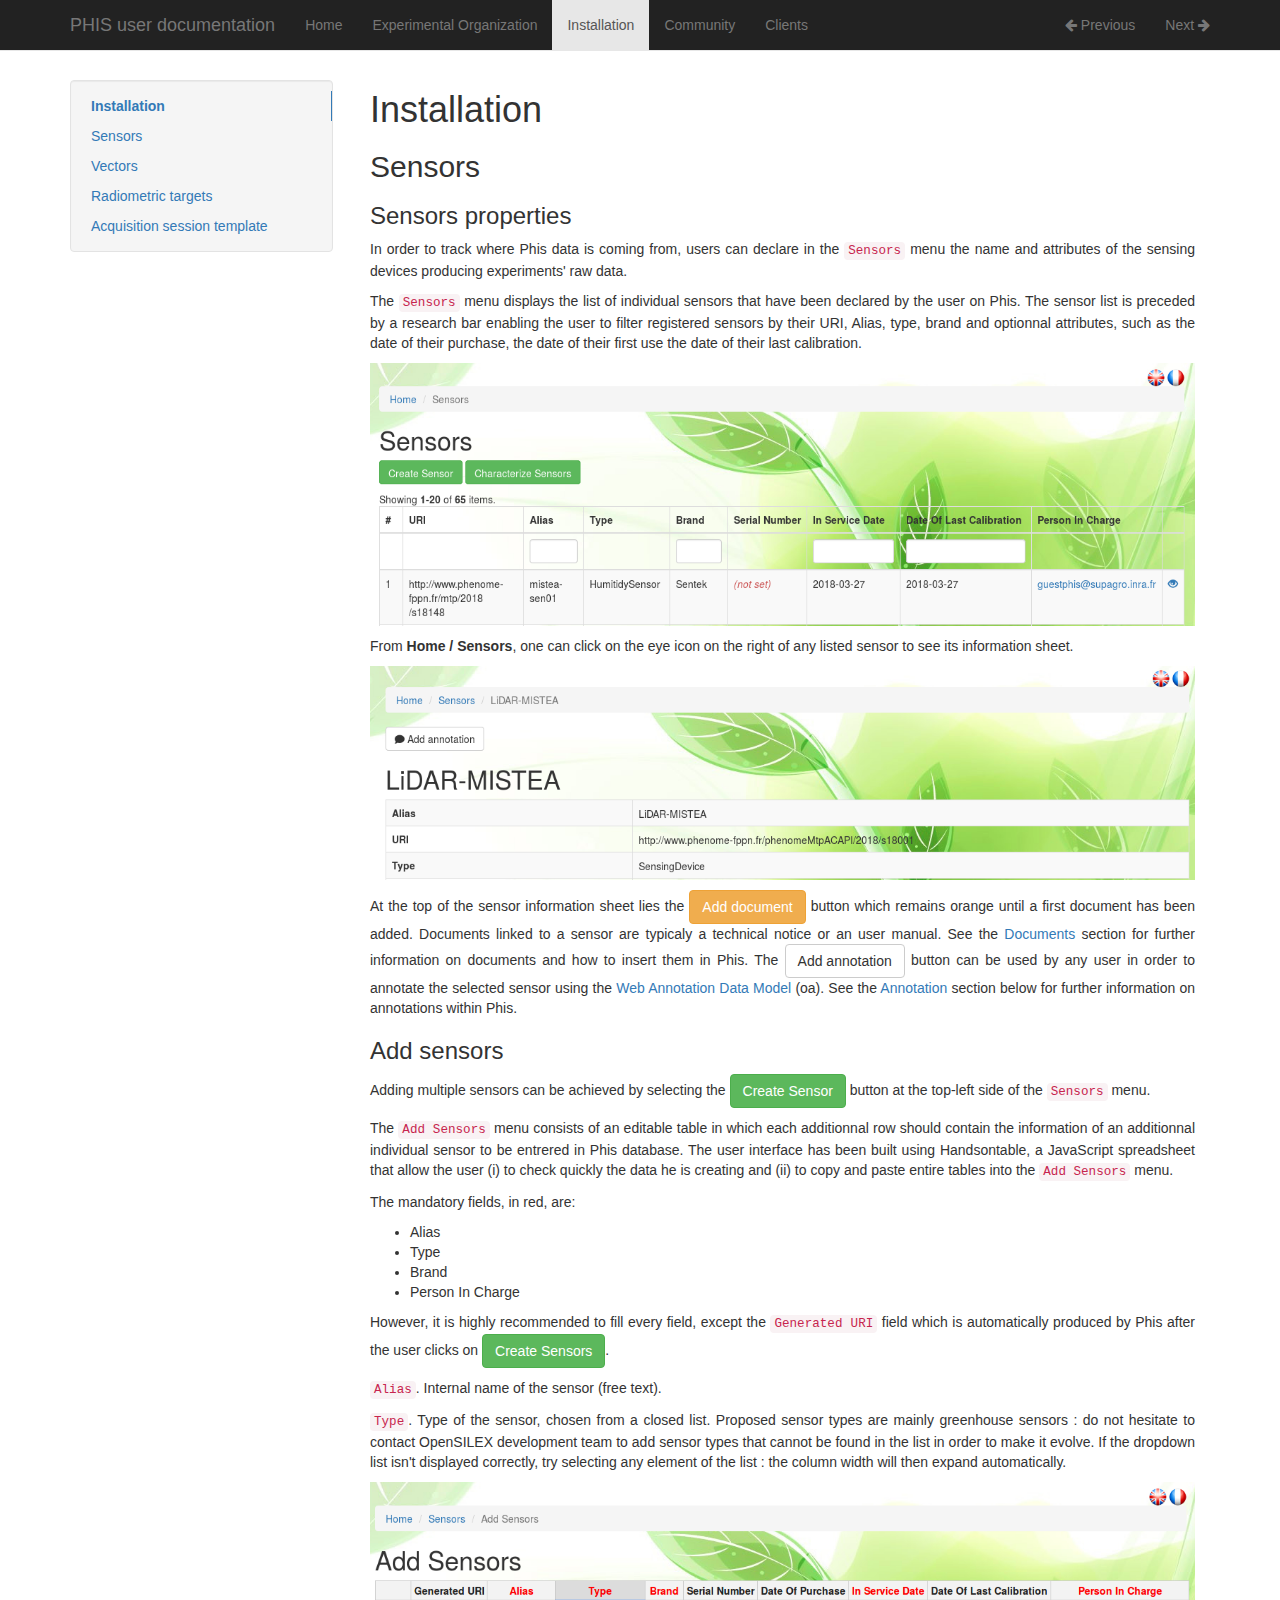
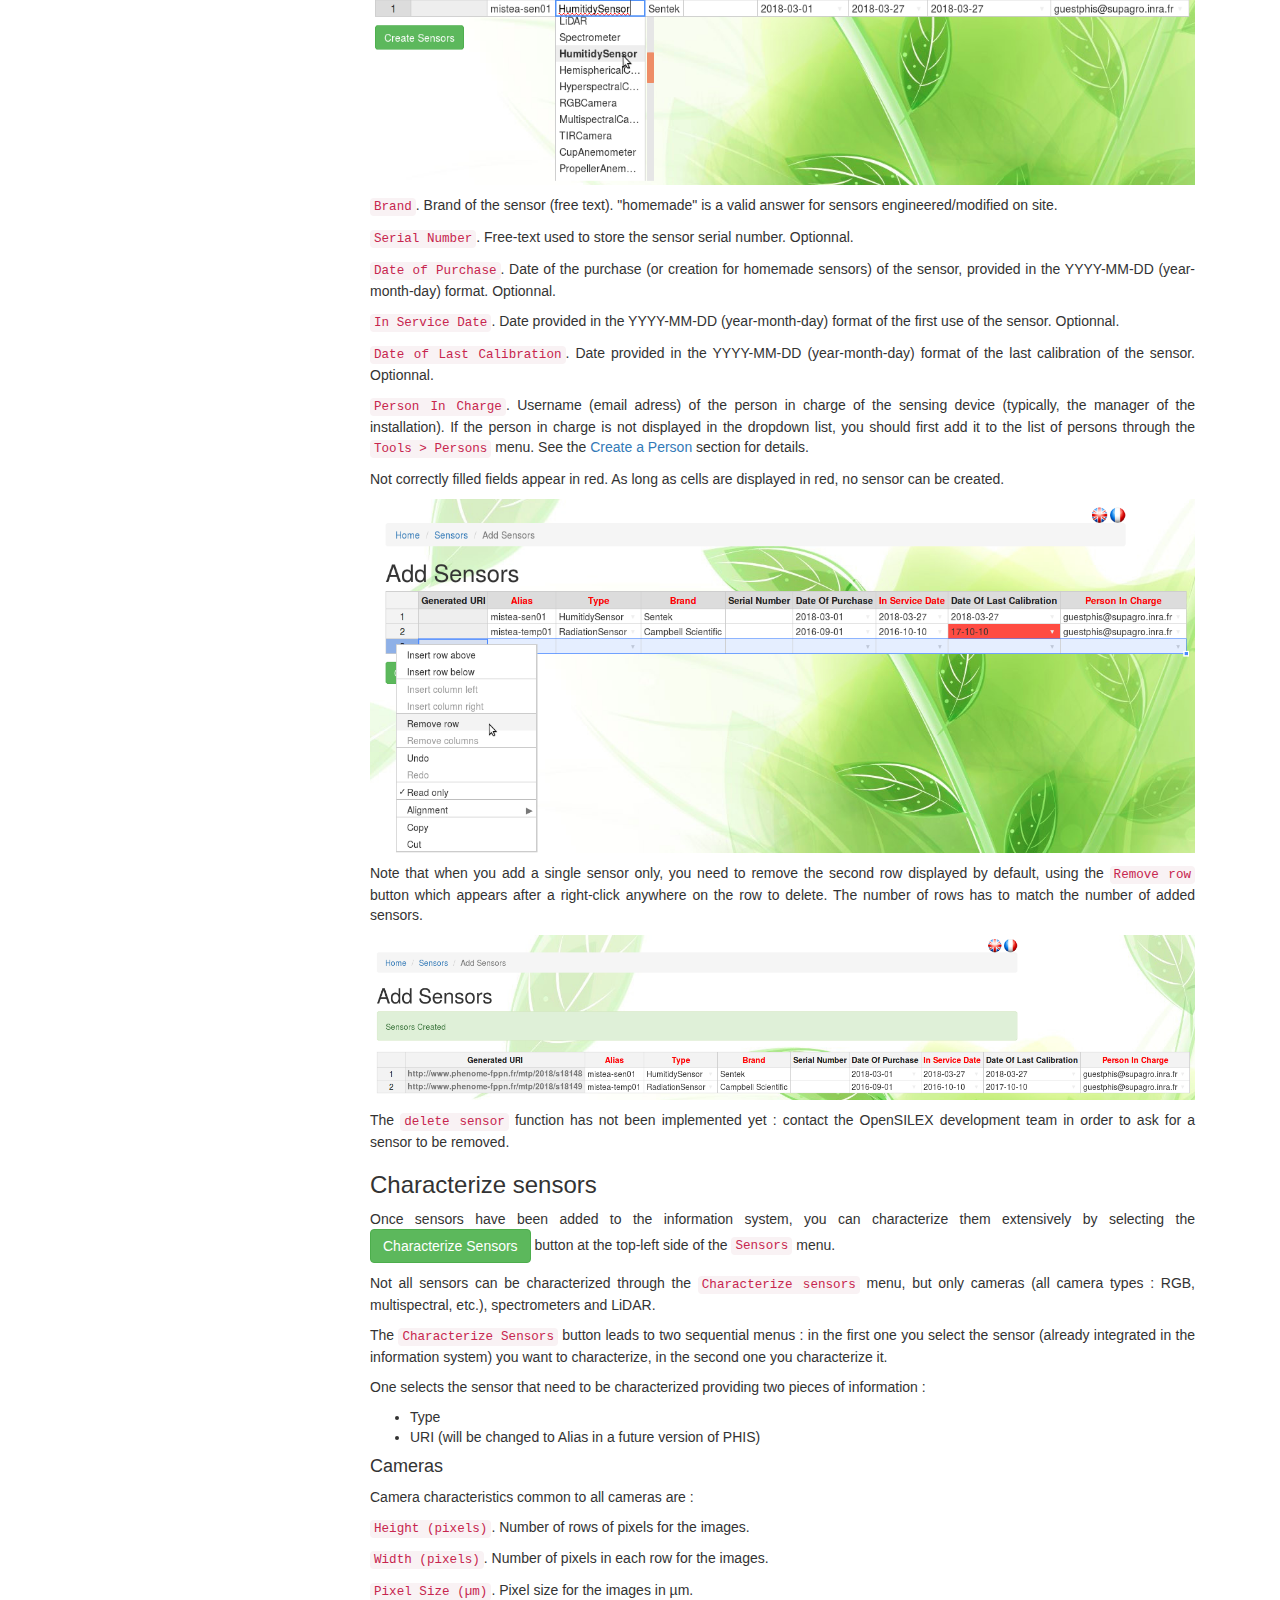
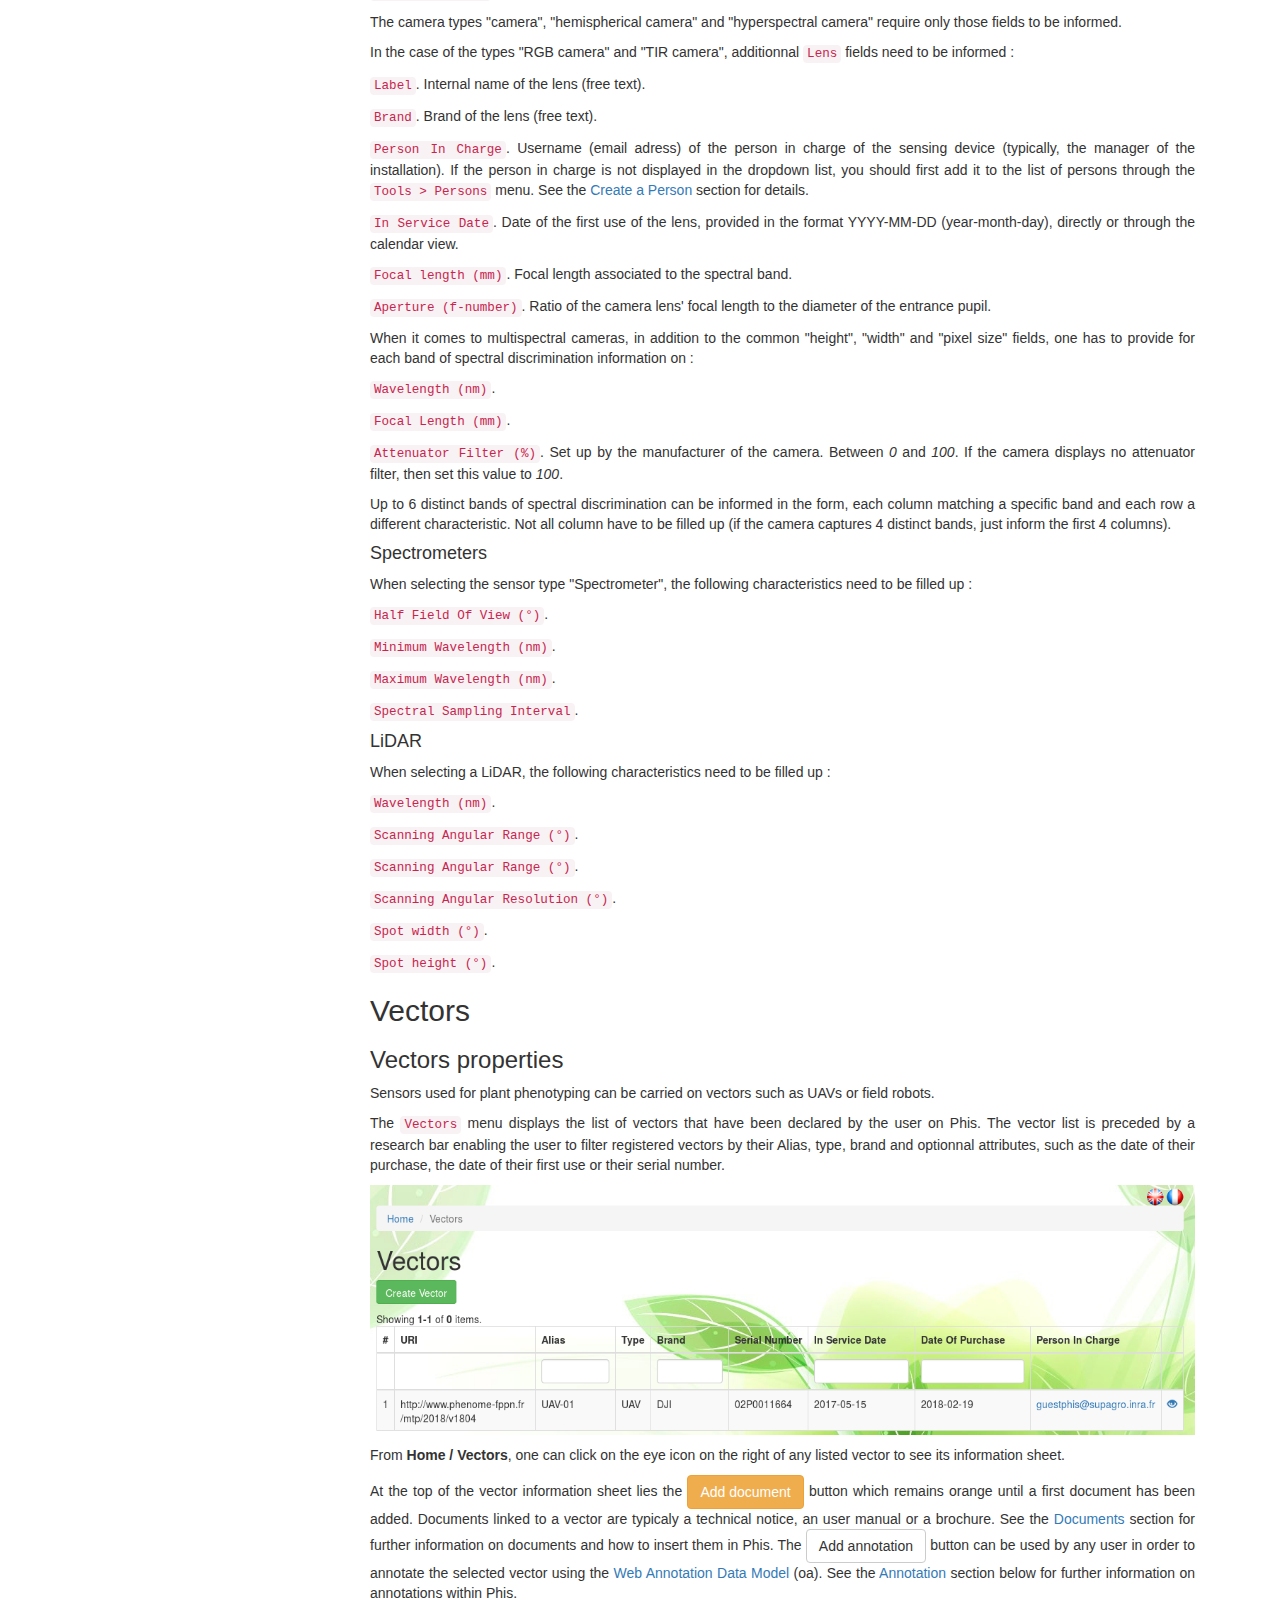
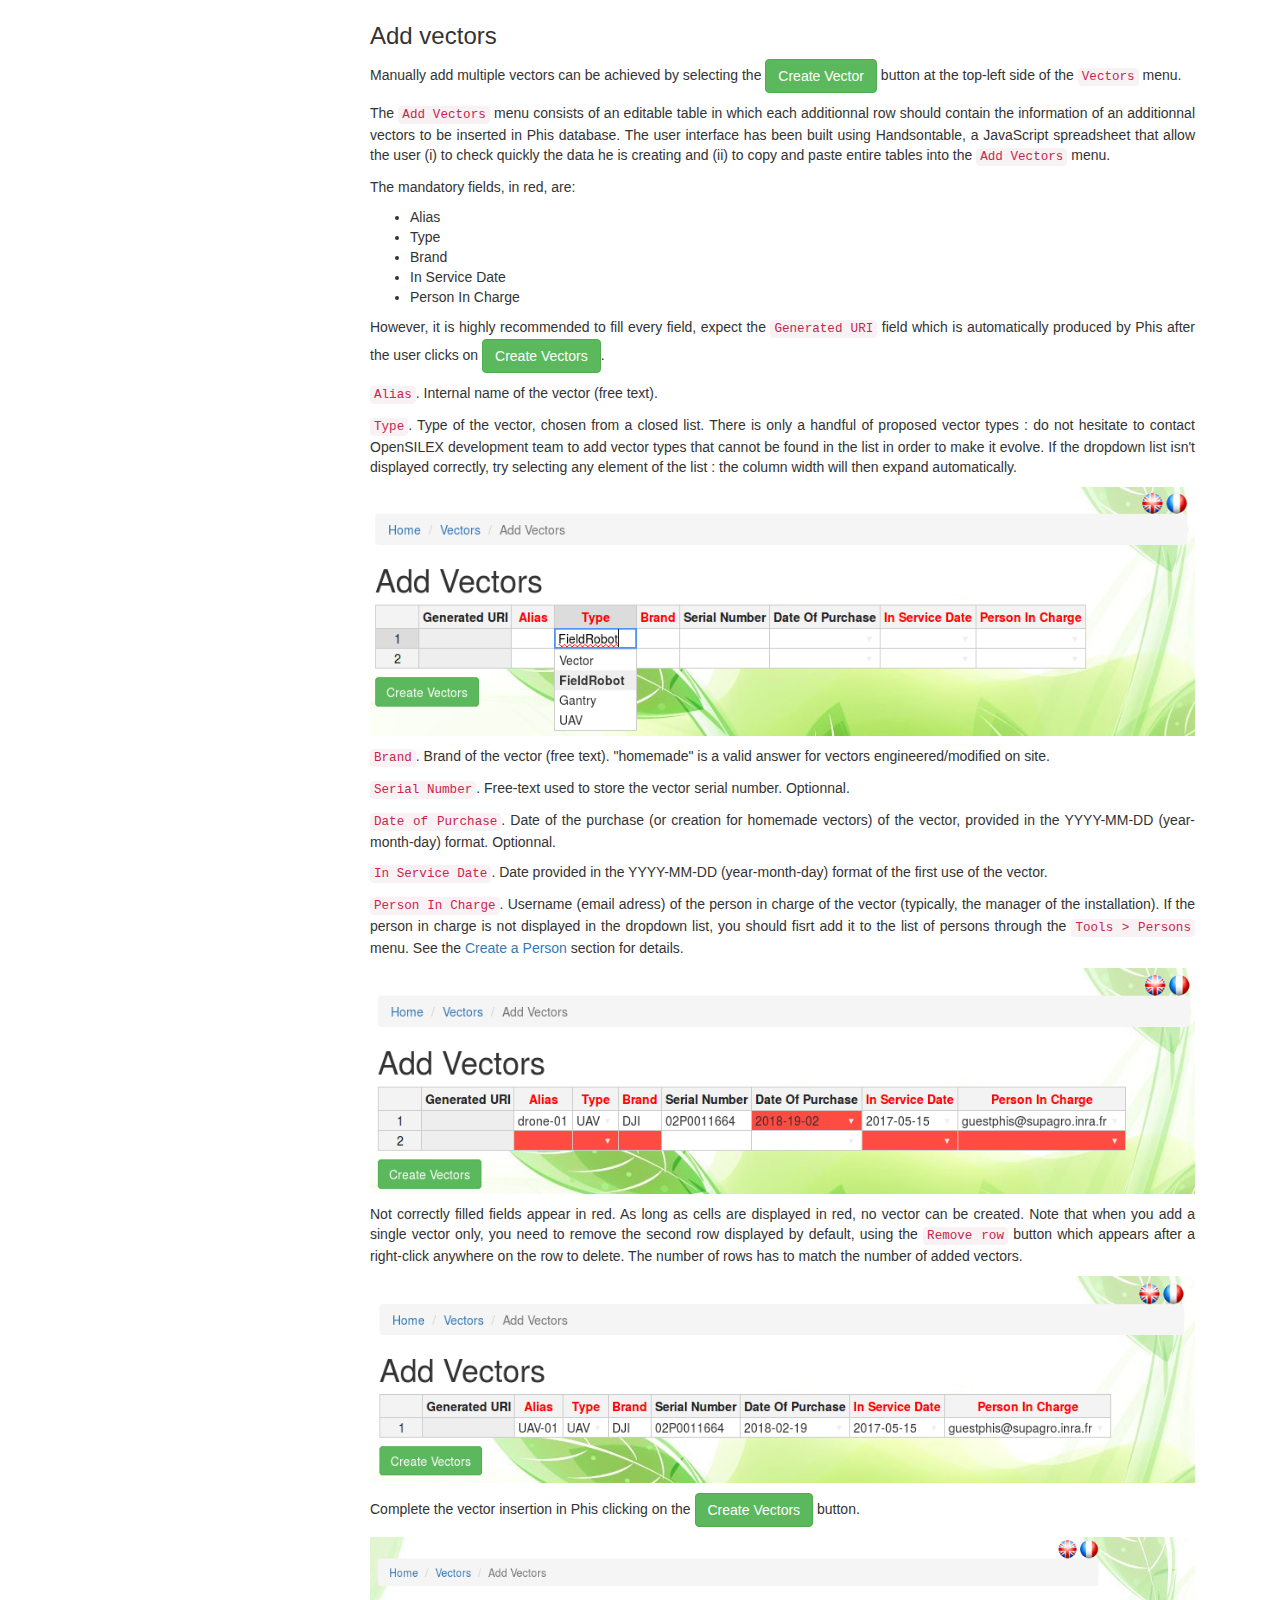
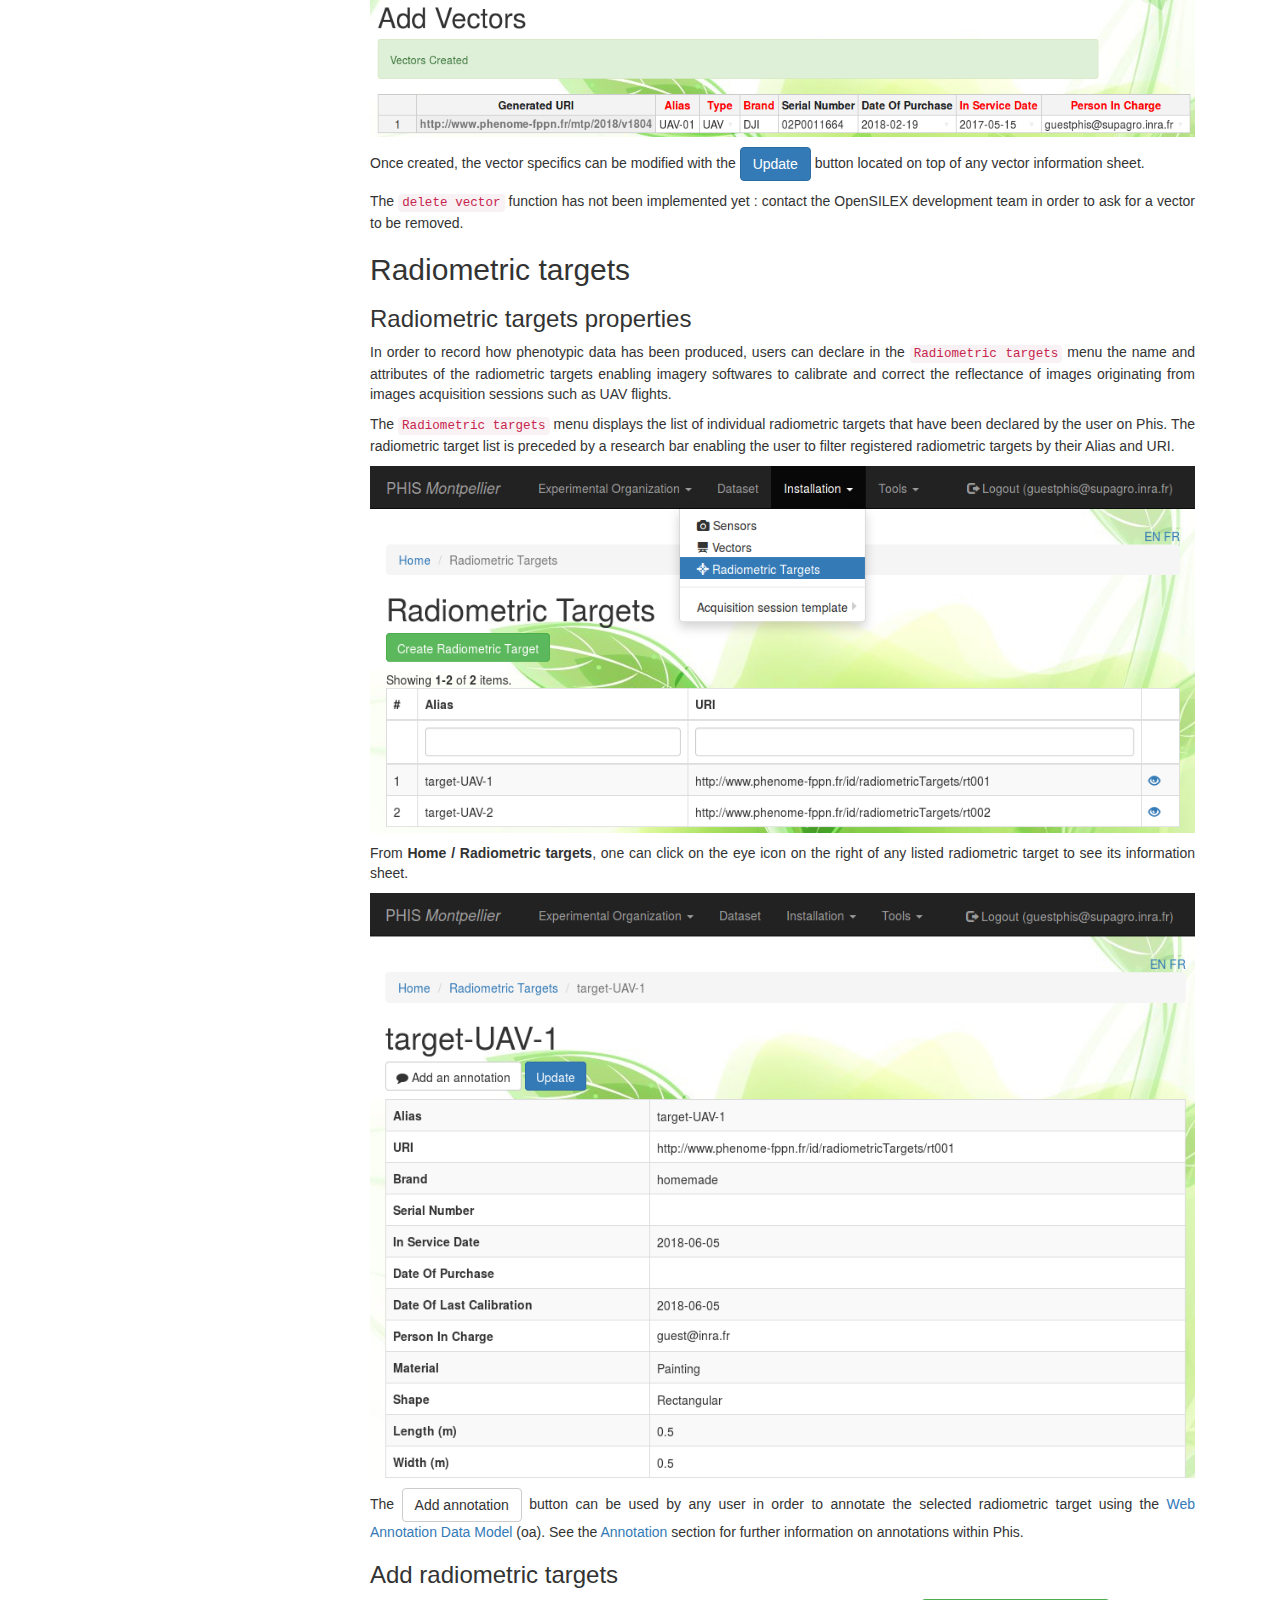
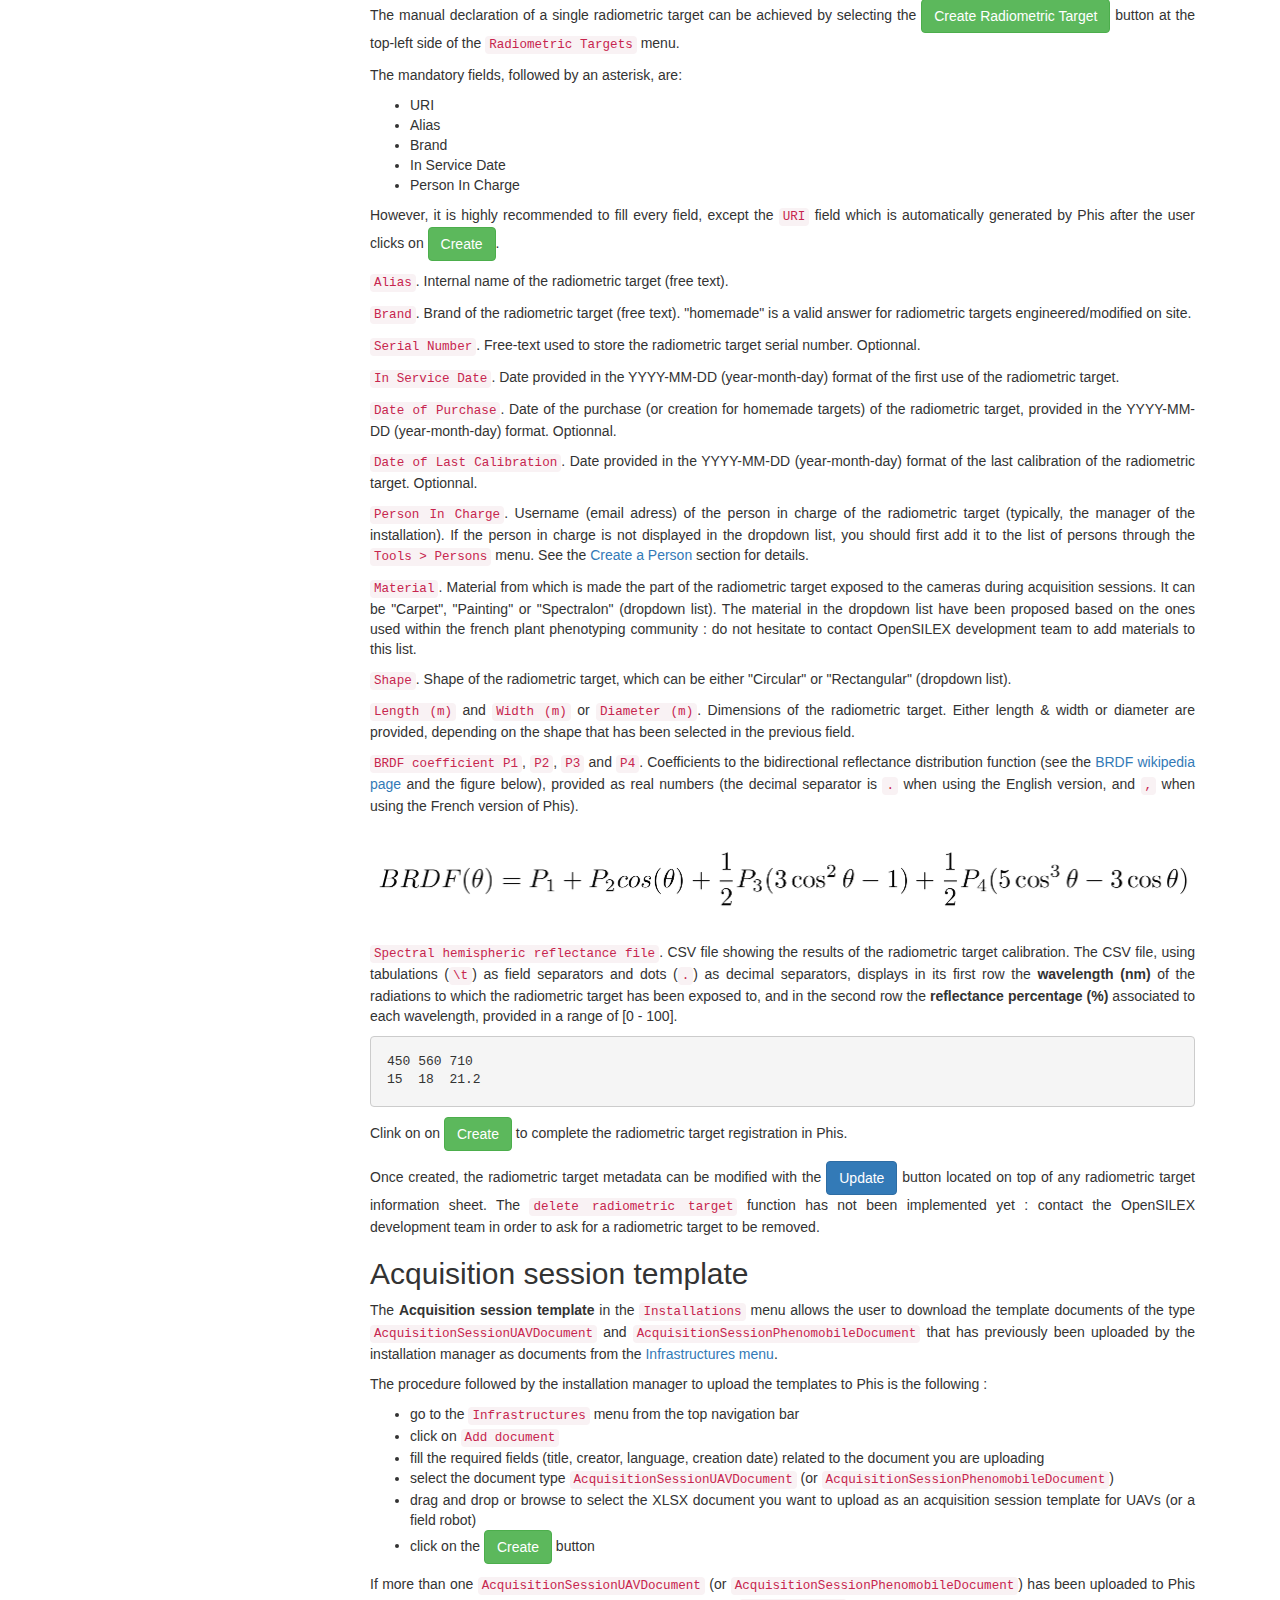
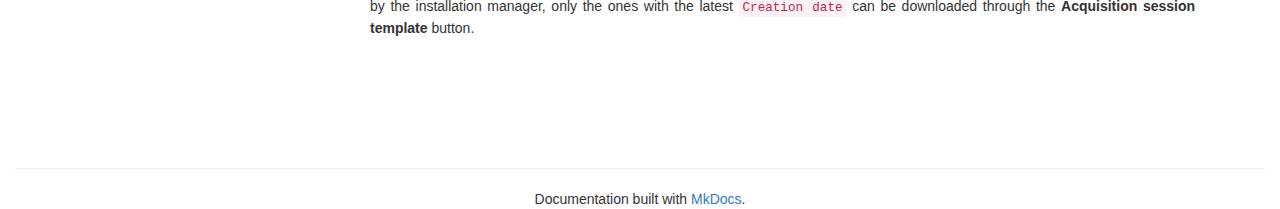
==== installation/index.html @ 8261faa3 "Deployed 9125ca8 with MkDocs version: 0.14.0" ====
<!DOCTYPE html>
<html lang="en">
    <head>
        <meta charset="utf-8">
        <meta http-equiv="X-UA-Compatible" content="IE=edge">
        <meta name="viewport" content="width=device-width, initial-scale=1.0">
        
        
        
        <link rel="shortcut icon" href="../img/favicon.ico">

	<title>Installation - PHIS user documentation</title>

        <link href="../css/bootstrap-3.0.3.min.css" rel="stylesheet">
        <link href="../css/font-awesome-4.0.3.css" rel="stylesheet">
        <link rel="stylesheet" href="../css/highlight.css">
        <link href="../css/base.css" rel="stylesheet">
        <link href="../css/bootstrap.css" rel="stylesheet">
        <link href="../css/site.css" rel="stylesheet">
        <link href="../css/navbar.less" rel="stylesheet">

        <!-- HTML5 shim and Respond.js IE8 support of HTML5 elements and media queries -->
        <!--[if lt IE 9]>
            <script src="https://oss.maxcdn.com/libs/html5shiv/3.7.0/html5shiv.js"></script>
            <script src="https://oss.maxcdn.com/libs/respond.js/1.3.0/respond.min.js"></script>
        <![endif]-->

        
    </head>

    <body>

        <div class="navbar navbar-default navbar-fixed-top" role="navigation">
    <div class="container">

        <!-- Collapsed navigation -->
        <div class="navbar-header">
            <!-- Expander button -->
            <button type="button" class="navbar-toggle" data-toggle="collapse" data-target=".navbar-collapse">
                <span class="sr-only">Toggle navigation</span>
                <span class="icon-bar"></span>
                <span class="icon-bar"></span>
                <span class="icon-bar"></span>
            </button>

            <!-- Main title -->
            <a class="navbar-brand" href="..">PHIS user documentation</a>
        </div>

        <!-- Expanded navigation -->
        <div class="navbar-collapse collapse">
            <!-- Main navigation -->
            <ul class="nav navbar-nav">
            
            
                <li >
                    <a href="..">Home</a>
                </li>
            
            
            
                <li >
                    <a href="../experimental-organization/">Experimental Organization</a>
                </li>
            
            
            
                <li class="active">
                    <a href="./">Installation</a>
                </li>
            
            
            
                <li >
                    <a href="../community/">Community</a>
                </li>
            
            
            
                <li >
                    <a href="../ws-clients/">Clients</a>
                </li>
            
            
            </ul>

            <!-- Search, Navigation and Repo links -->
            <ul class="nav navbar-nav navbar-right">
                <li >
                    <a rel="next" href="../experimental-organization/">
                        <i class="fa fa-arrow-left"></i> Previous
                    </a>
                </li>
                <li >
                    <a rel="prev" href="../community/">
                        Next <i class="fa fa-arrow-right"></i>
                    </a>
                </li>
                
            </ul>
        </div>
    </div>
</div>

        <div class="container">
            <div class="col-md-3"><div class="bs-sidebar hidden-print affix well" role="complementary">
    <ul class="nav bs-sidenav">
    
        <li class="main active"><a href="#installation">Installation</a></li>
        
            <li><a href="#sensors">Sensors</a></li>
        
            <li><a href="#vectors">Vectors</a></li>
        
            <li><a href="#radiometric-targets">Radiometric targets</a></li>
        
            <li><a href="#acquisition-session-template">Acquisition session template</a></li>
        
    
    </ul>
</div></div>
            <div class="col-md-9" role="main">

<h1 id="installation">Installation</h1>
<h2 id="sensors">Sensors</h2>
<h3 id="sensors-properties">Sensors properties</h3>
<p>In order to track where Phis data is coming from, users can declare in the <code>Sensors</code> menu the name and attributes of the sensing devices producing experiments' raw data.</p>
<p>The <code>Sensors</code> menu displays the list of individual sensors that have been declared by the user on Phis.
The sensor list is preceded by a research bar enabling the user to filter registered sensors by their URI, Alias, type, brand and optionnal attributes, such as the date of their purchase, the date of their first use the date of their last calibration.</p>
<p><img alt="sensor-menu" src="../img/sensor-list.png" /></p>
<p>From <strong>Home / Sensors</strong>, one can click on the eye icon on the right of any listed sensor to see its information sheet.</p>
<p><img alt="sensor-information" src="../img/sensor-information.png" /></p>
<p>At the top of the sensor information sheet lies the <span class="btn btn-warning">Add document</span> button which remains orange until a first document has been added.
Documents linked to a sensor are typicaly a technical notice or an user manual.
See the <a href="../../phis-docs-community/experimental-organization/#documents">Documents</a> section for further information on documents and how to insert them in Phis.
The <span class="btn btn-default">Add annotation</span> button can be used by any user in order to annotate the selected sensor using the <a href="https://www.w3.org/TR/annotation-model/">Web Annotation Data Model</a> (oa).
See the <a href="../../phis-docs-community/experimental-organization/#annotation">Annotation</a> section below for further information on annotations within Phis.</p>
<h3 id="add-sensors">Add sensors</h3>
<p>Adding multiple sensors can be achieved by selecting the <span class="btn btn-success">Create Sensor</span> button at the top-left side of the <code>Sensors</code> menu.</p>
<p>The <code>Add Sensors</code> menu consists of an editable table in which each additionnal row should contain the information of an additionnal individual sensor to be entrered in Phis database.
The user interface has been built using Handsontable, a JavaScript spreadsheet that allow the user (i) to check quickly the data he is creating and (ii) to copy and paste entire tables into the <code>Add Sensors</code> menu.</p>
<p>The mandatory fields, in red, are:</p>
<ul>
<li>Alias</li>
<li>Type</li>
<li>Brand</li>
<li>Person In Charge</li>
</ul>
<p>However, it is highly recommended to fill every field, except the <code>Generated URI</code> field which is automatically produced by Phis after the user clicks on <span class="btn btn-success">Create Sensors</span>.</p>
<p><code>Alias</code>. Internal name of the sensor (free text).</p>
<p><code>Type</code>. Type of the sensor, chosen from a closed list.
Proposed sensor types are mainly greenhouse sensors : do not hesitate to contact OpenSILEX development team to add sensor types that cannot be found in the list in order to make it evolve.
If the dropdown list isn't displayed correctly, try selecting any element of the list : the column width will then expand automatically.</p>
<p><img alt="sensor-type" src="../img/sensor-type.png" /></p>
<p><code>Brand</code>. Brand of the sensor (free text).
"homemade" is a valid answer for sensors engineered/modified on site.</p>
<p><code>Serial Number</code>. Free-text used to store the sensor serial number. Optionnal.</p>
<p><code>Date of Purchase</code>. Date of the purchase (or creation for homemade sensors) of the sensor, provided in the YYYY-MM-DD (year-month-day) format. Optionnal.</p>
<p><code>In Service Date</code>. Date provided in the YYYY-MM-DD (year-month-day) format of the first use of the sensor. Optionnal.</p>
<p><code>Date of Last Calibration</code>. Date provided in the YYYY-MM-DD (year-month-day) format of the last calibration of the sensor. Optionnal.</p>
<p><code>Person In Charge</code>. Username (email adress) of the person in charge of the sensing device (typically, the manager of the installation).
If the person in charge is not displayed in the dropdown list, you should first add it to the list of persons through the <code>Tools &gt; Persons</code> menu. See the <a href="../../phis-docs-community/community/#create-a-person">Create a Person</a> section for details.</p>
<p>Not correctly filled fields appear in red.
As long as cells are displayed in red, no sensor can be created.</p>
<p><img alt="add-sensor" src="../img/add-sensor.png" /></p>
<p>Note that when you add a single sensor only, you need to remove the second row displayed by default, using the <code>Remove row</code> button which appears after a right-click anywhere on the row to delete.
The number of rows has to match the number of added sensors.</p>
<p><img alt="add-sensor-success" src="../img/added-sensor.png" /></p>
<p>The <code>delete sensor</code> function has not been implemented yet : contact the OpenSILEX development team in order to ask for a sensor to be removed.</p>
<h3 id="characterize-sensors">Characterize sensors</h3>
<p>Once sensors have been added to the information system, you can characterize them extensively by selecting the <span class="btn btn-success">Characterize Sensors</span> button at the top-left side of the <code>Sensors</code> menu.</p>
<p>Not all sensors can be characterized through the <code>Characterize sensors</code> menu, but only cameras (all camera types : RGB, multispectral, etc.), spectrometers and LiDAR.</p>
<p>The <code>Characterize Sensors</code> button leads to two sequential menus : in the first one you select the sensor (already integrated in the information system) you want to characterize, in the second one you characterize it.</p>
<p>One selects the sensor that need to be characterized providing two pieces of information :</p>
<ul>
<li>Type</li>
<li>URI (will be changed to Alias in a future version of PHIS)</li>
</ul>
<h4 id="cameras">Cameras</h4>
<p>Camera characteristics common to all cameras are :</p>
<p><code>Height (pixels)</code>. Number of rows of pixels for the images.</p>
<p><code>Width (pixels)</code>. Number of pixels in each row for the images.</p>
<p><code>Pixel Size (µm)</code>. Pixel size for the images in µm.</p>
<p>The camera types "camera", "hemispherical camera" and "hyperspectral camera" require only those fields to be informed.</p>
<p>In the case of the types "RGB camera" and "TIR camera", additionnal <code>Lens</code> fields need to be informed :</p>
<p><code>Label</code>. Internal name of the lens (free text).</p>
<p><code>Brand</code>. Brand of the lens (free text).</p>
<p><code>Person In Charge</code>. Username (email adress) of the person in charge of the sensing device (typically, the manager of the installation).
If the person in charge is not displayed in the dropdown list, you should first add it to the list of persons through the <code>Tools &gt; Persons</code> menu. See the <a href="../../phis-docs-community/community/#create-a-person">Create a Person</a> section for details.</p>
<p><code>In Service Date</code>. Date of the first use of the lens, provided in the format YYYY-MM-DD (year-month-day), directly or through the calendar view.</p>
<p><code>Focal length (mm)</code>. Focal length associated to the spectral band.</p>
<p><code>Aperture (f-number)</code>. Ratio of the camera lens' focal length to the diameter of the entrance pupil.</p>
<p>When it comes to multispectral cameras, in addition to the common "height", "width" and "pixel size" fields, one has to provide for each band of spectral discrimination information on :</p>
<p><code>Wavelength (nm)</code>.</p>
<p><code>Focal Length (mm)</code>.</p>
<p><code>Attenuator Filter (%)</code>. Set up by the manufacturer of the camera. Between <em>0</em> and <em>100</em>. If the camera displays no attenuator filter, then set this value to <em>100</em>.</p>
<p>Up to 6 distinct bands of spectral discrimination can be informed in the form, each column matching a specific band and each row a different characteristic.
Not all column have to be filled up (if the camera captures 4 distinct bands, just inform the first 4 columns).</p>
<h4 id="spectrometers">Spectrometers</h4>
<p>When selecting the sensor type "Spectrometer", the following characteristics need to be filled up :</p>
<p><code>Half Field Of View (°)</code>.</p>
<p><code>Minimum Wavelength (nm)</code>.</p>
<p><code>Maximum Wavelength (nm)</code>.</p>
<p><code>Spectral Sampling Interval</code>.</p>
<h4 id="lidar">LiDAR</h4>
<p>When selecting a LiDAR, the following characteristics need to be filled up :</p>
<p><code>Wavelength (nm)</code>.</p>
<p><code>Scanning Angular Range (°)</code>.</p>
<p><code>Scanning Angular Range (°)</code>.</p>
<p><code>Scanning Angular Resolution (°)</code>.</p>
<p><code>Spot width (°)</code>.</p>
<p><code>Spot height (°)</code>.</p>
<h2 id="vectors">Vectors</h2>
<h3 id="vectors-properties">Vectors properties</h3>
<p>Sensors used for plant phenotyping can be carried on vectors such as UAVs or field robots.</p>
<p>The <code>Vectors</code> menu displays the list of vectors that have been declared by the user on Phis.
The vector list is preceded by a research bar enabling the user to filter registered vectors by their Alias, type, brand and optionnal attributes, such as the date of their purchase, the date of their first use or their serial number.</p>
<p><img alt="vector-menu" src="../img/vector-list.png" /></p>
<p>From <strong>Home / Vectors</strong>, one can click on the eye icon on the right of any listed vector to see its information sheet.</p>
<!---
![vector-information](img/vector-information.png)
--->

<p>At the top of the vector information sheet lies the <span class="btn btn-warning">Add document</span> button which remains orange until a first document has been added.
Documents linked  to a vector are typicaly a technical notice, an user manual or a brochure.
See the <a href="../../phis-docs-community/experimental-organization/#documents">Documents</a> section for further information on documents and how to insert them in Phis.
The <span class="btn btn-default">Add annotation</span> button can be used by any user in order to annotate the selected vector using the <a href="https://www.w3.org/TR/annotation-model/">Web Annotation Data Model</a> (oa).
See the <a href="../../phis-docs-community/experimental-organization/#annotation">Annotation</a> section below for further information on annotations within Phis.</p>
<h3 id="add-vectors">Add vectors</h3>
<p>Manually add multiple vectors can be achieved by selecting the <span class="btn btn-success">Create Vector</span> button at the top-left side of the <code>Vectors</code> menu.</p>
<p>The <code>Add Vectors</code> menu consists of an editable table in which each additionnal row should contain the information of an additionnal vectors to be inserted in Phis database.
The user interface has been built using Handsontable, a JavaScript spreadsheet that allow the user (i) to check quickly the data he is creating and (ii) to copy and paste entire tables into the <code>Add Vectors</code> menu.</p>
<p>The mandatory fields, in red, are:</p>
<ul>
<li>Alias</li>
<li>Type</li>
<li>Brand</li>
<li>In Service Date</li>
<li>Person In Charge</li>
</ul>
<p>However, it is highly recommended to fill every field, expect the <code>Generated URI</code> field which is automatically produced by Phis after the user clicks on <span class="btn btn-success">Create Vectors</span>.</p>
<p><code>Alias</code>. Internal name of the vector (free text).</p>
<p><code>Type</code>. Type of the vector, chosen from a closed list.
There is only a handful of proposed vector types : do not hesitate to contact OpenSILEX development team to add vector types that cannot be found in the list in order to make it evolve.
If the dropdown list isn't displayed correctly, try selecting any element of the list : the column width will then expand automatically.</p>
<p><img alt="vector-type" src="../img/vector-type.png" /></p>
<p><code>Brand</code>. Brand of the vector (free text).
"homemade" is a valid answer for vectors engineered/modified on site.</p>
<p><code>Serial Number</code>. Free-text used to store the vector serial number. Optionnal.</p>
<p><code>Date of Purchase</code>. Date of the purchase (or creation for homemade vectors) of the vector, provided in the YYYY-MM-DD (year-month-day) format. Optionnal.</p>
<p><code>In Service Date</code>. Date provided in the YYYY-MM-DD (year-month-day) format of the first use of the vector.</p>
<p><code>Person In Charge</code>. Username (email adress) of the person in charge of the vector (typically, the manager of the installation).
If the person in charge is not displayed in the dropdown list, you should fisrt add it to the list of persons through the <code>Tools &gt; Persons</code> menu. See the <a href="../../phis-docs-community/community/#create-a-person">Create a Person</a> section for details.</p>
<p><img alt="add-vector" src="../img/add-vector-red.png" /></p>
<p>Not correctly filled fields appear in red.
As long as cells are displayed in red, no vector can be created.
Note that when you add a single vector only, you need to remove the second row displayed by default, using the <code>Remove row</code> button which appears after a right-click anywhere on the row to delete.
The number of rows has to match the number of added vectors.</p>
<p><img alt="add-vector" src="../img/add-vector.png" /></p>
<p>Complete the vector insertion in Phis clicking on the <span class="btn btn-success">Create Vectors</span> button.</p>
<p><img alt="add-vector-success" src="../img/added-vector.png" /></p>
<p>Once created, the vector specifics can be modified with the <span class="btn btn-primary">Update</span> button located on top of any vector information sheet.</p>
<p>The <code>delete vector</code> function has not been implemented yet : contact the OpenSILEX development team in order to ask for a vector to be removed.</p>
<h2 id="radiometric-targets">Radiometric targets</h2>
<h3 id="radiometric-targets-properties">Radiometric targets properties</h3>
<p>In order to record how phenotypic data has been produced, users can declare in the <code>Radiometric targets</code> menu the name and attributes of the radiometric targets enabling imagery softwares to calibrate and correct the reflectance of images originating from images acquisition sessions such as UAV flights.</p>
<p>The <code>Radiometric targets</code> menu displays the list of individual radiometric targets that have been declared by the user on Phis.
The radiometric target list is preceded by a research bar enabling the user to filter registered radiometric targets by their Alias and URI.</p>
<p><img alt="radiometric-targets-menu" src="../img/radiometric-targets-list.png" /></p>
<p>From <strong>Home / Radiometric targets</strong>, one can click on the eye icon on the right of any listed radiometric target to see its information sheet.</p>
<p><img alt="radiometric-targets-information" src="../img/radiometric-targets-information.png" /></p>
<!---
At the top of the radiometric target information sheet lies the <span class="btn btn-warning">Add document</span> button which remains orange until a first document has been added.
It is mandatory for radiometric targets to be linked to at least one document, a spectral hemispheric directional reflectance file.
See the [Documents](../phis-docs-community/experimental-organization/#documents) section below for further information on documents and how to insert them in Phis.
--->

<p>The <span class="btn btn-default">Add annotation</span> button can be used by any user in order to annotate the selected radiometric target using the <a href="https://www.w3.org/TR/annotation-model/">Web Annotation Data Model</a> (oa).
See the <a href="../../phis-docs-community/experimental-organization/#annotation">Annotation</a> section for further information on annotations within Phis.</p>
<h3 id="add-radiometric-targets">Add radiometric targets</h3>
<p>The manual declaration of a single radiometric target can be achieved by selecting the <span class="btn btn-success">Create Radiometric Target</span> button at the top-left side of the <code>Radiometric Targets</code> menu.</p>
<p>The mandatory fields, followed by an asterisk, are:</p>
<ul>
<li>URI</li>
<li>Alias</li>
<li>Brand</li>
<li>In Service Date</li>
<li>Person In Charge</li>
</ul>
<p>However, it is highly recommended to fill every field, except the <code>URI</code> field which is automatically generated by Phis after the user clicks on <span class="btn btn-success">Create</span>.</p>
<p><code>Alias</code>. Internal name of the radiometric target (free text).</p>
<p><code>Brand</code>. Brand of the radiometric target (free text).
"homemade" is a valid answer for radiometric targets engineered/modified on site.</p>
<p><code>Serial Number</code>. Free-text used to store the radiometric target serial number. Optionnal.</p>
<p><code>In Service Date</code>. Date provided in the YYYY-MM-DD (year-month-day) format of the first use of the radiometric target.</p>
<p><code>Date of Purchase</code>. Date of the purchase (or creation for homemade targets) of the radiometric target, provided in the YYYY-MM-DD (year-month-day) format. Optionnal.</p>
<p><code>Date of Last Calibration</code>. Date provided in the YYYY-MM-DD (year-month-day) format of the last calibration of the radiometric target. Optionnal.</p>
<p><code>Person In Charge</code>. Username (email adress) of the person in charge of the radiometric target (typically, the manager of the installation).
If the person in charge is not displayed in the dropdown list, you should first add it to the list of persons through the <code>Tools &gt; Persons</code> menu. See the <a href="../../phis-docs-community/community/#create-a-person">Create a Person</a> section for details.</p>
<p><code>Material</code>. Material from which is made the part of the radiometric target exposed to the cameras during acquisition sessions. It can be "Carpet", "Painting" or "Spectralon" (dropdown list).
The material in the dropdown list have been proposed based on the ones used within the french plant phenotyping community : do not hesitate to contact OpenSILEX development team to add materials to this list.</p>
<p><code>Shape</code>. Shape of the radiometric target, which can be either "Circular" or "Rectangular" (dropdown list).</p>
<p><code>Length (m)</code> and <code>Width (m)</code> or <code>Diameter (m)</code>. Dimensions of the radiometric target. Either length &amp; width or diameter are provided, depending on the shape that has been selected in the previous field.</p>
<p><code>BRDF coefficient P1</code>, <code>P2</code>, <code>P3</code> and <code>P4</code>. Coefficients to the bidirectional reflectance distribution function (see the <a href="https://en.wikipedia.org/wiki/Bidirectional_reflectance_distribution_function">BRDF wikipedia page</a> and the figure below), provided as real numbers (the decimal separator is <code>.</code> when using the English version, and <code>,</code> when using the French version of Phis).</p>
<!---
$$
BRDF(\theta)=P_1+P_2cos(\theta)+\frac{1}{2}P_3(3\cos^2\theta-1)+\frac{1}{2}P_4(5\cos^3\theta-3\cos\theta)
$$
--->

<p><img alt="BRDF-equation" src="../img/BRDF-equation.png" /></p>
<p><code>Spectral hemispheric reflectance file</code>. CSV file showing the results of the radiometric target calibration.
The CSV file, using tabulations (<code>\t</code>) as field separators and dots (<code>.</code>) as decimal separators, displays in its first row the <strong>wavelength (nm)</strong> of the radiations to which the radiometric target has been exposed to, and in the second row the <strong>reflectance percentage (%)</strong> associated to each wavelength, provided in a range of [0 - 100].</p>
<pre><code>450 560 710
15  18  21.2
</code></pre>

<p>Clink on on <span class="btn btn-success">Create</span> to complete the radiometric target registration in Phis.</p>
<p>Once created, the radiometric target metadata can be modified with the <span class="btn btn-primary">Update</span> button located on top of any radiometric target information sheet.
The <code>delete radiometric target</code> function has not been implemented yet : contact the OpenSILEX development team in order to ask for a radiometric target to be removed.</p>
<h2 id="acquisition-session-template">Acquisition session template</h2>
<p>The <strong>Acquisition session template</strong> in the <code>Installations</code> menu allows the user to download the template documents of the type <code>AcquisitionSessionUAVDocument</code> and <code>AcquisitionSessionPhenomobileDocument</code> that has previously been uploaded by the installation manager as documents from the <a href="../../phis-docs-community/experimental-organization/#infrastructures">Infrastructures menu</a>.</p>
<p>The procedure followed by the installation manager to upload the templates to Phis is the following :</p>
<ul>
<li>go to the <code>Infrastructures</code> menu from the top navigation bar</li>
<li>click on <code>Add document</code></li>
<li>fill the required fields (title, creator, language, creation date) related to the document you are uploading</li>
<li>select the document type <code>AcquisitionSessionUAVDocument</code> (or <code>AcquisitionSessionPhenomobileDocument</code>)</li>
<li>drag and drop or browse to select the XLSX document you want to upload as an acquisition session template for UAVs (or a field robot)</li>
<li>click on the <span class="btn btn-success">Create</span> button</li>
</ul>
<p>If more than one <code>AcquisitionSessionUAVDocument</code> (or <code>AcquisitionSessionPhenomobileDocument</code>) has been uploaded to Phis by the installation manager, only the ones with the latest <code>Creation date</code> can be downloaded through the <strong>Acquisition session template</strong> button.</p></div>
        </div>

	<footer class="col-md-12">
		<hr>
		
		<center>Documentation built with <a href="http://www.mkdocs.org/">MkDocs</a>.</center>
	</footer>


        <script src="../js/jquery-1.10.2.min.js"></script>
        <script src="../js/bootstrap-3.0.3.min.js"></script>
        <script src="../js/highlight.pack.js"></script>
        <script src="../js/base.js"></script>
    </body>
</html>
---- css/highlight.css ----
/*
This is the GitHub theme for highlight.js

github.com style (c) Vasily Polovnyov <vast@whiteants.net>

*/

.hljs {
  display: block;
  overflow-x: auto;
  padding: 0.5em;
  color: #333;
  -webkit-text-size-adjust: none;
}

.hljs-comment,
.diff .hljs-header,
.hljs-javadoc {
  color: #998;
  font-style: italic;
}

.hljs-keyword,
.css .rule .hljs-keyword,
.hljs-winutils,
.nginx .hljs-title,
.hljs-subst,
.hljs-request,
.hljs-status {
  color: #333;
  font-weight: bold;
}

.hljs-number,
.hljs-hexcolor,
.ruby .hljs-constant {
  color: #008080;
}

.hljs-string,
.hljs-tag .hljs-value,
.hljs-phpdoc,
.hljs-dartdoc,
.tex .hljs-formula {
  color: #d14;
}

.hljs-title,
.hljs-id,
.scss .hljs-preprocessor {
  color: #900;
  font-weight: bold;
}

.hljs-list .hljs-keyword,
.hljs-subst {
  font-weight: normal;
}

.hljs-class .hljs-title,
.hljs-type,
.vhdl .hljs-literal,
.tex .hljs-command {
  color: #458;
  font-weight: bold;
}

.hljs-tag,
.hljs-tag .hljs-title,
.hljs-rule .hljs-property,
.django .hljs-tag .hljs-keyword {
  color: #000080;
  font-weight: normal;
}

.hljs-attribute,
.hljs-variable,
.lisp .hljs-body,
.hljs-name {
  color: #008080;
}

.hljs-regexp {
  color: #009926;
}

.hljs-symbol,
.ruby .hljs-symbol .hljs-string,
.lisp .hljs-keyword,
.clojure .hljs-keyword,
.scheme .hljs-keyword,
.tex .hljs-special,
.hljs-prompt {
  color: #990073;
}

.hljs-built_in {
  color: #0086b3;
}

.hljs-preprocessor,
.hljs-pragma,
.hljs-pi,
.hljs-doctype,
.hljs-shebang,
.hljs-cdata {
  color: #999;
  font-weight: bold;
}

.hljs-deletion {
  background: #fdd;
}

.hljs-addition {
  background: #dfd;
}

.diff .hljs-change {
  background: #0086b3;
}

.hljs-chunk {
  color: #aaa;
}
---- css/base.css ----
body {
    padding-top: 70px;
}

h1[id]:before, h2[id]:before, h3[id]:before, h4[id]:before, h5[id]:before, h6[id]:before {
    content: "";
    display: block;
    margin-top: -75px;
    height: 75px;
}

ul.nav li.main {
    font-weight: bold;
}

div.col-md-3 {
    padding-left: 0;
}

div.col-md-9 {
    padding-bottom: 100px;
}

div.source-links {
    float: right;
}

/*
 * Side navigation
 *
 * Scrollspy and affixed enhanced navigation to highlight sections and secondary
 * sections of docs content.
 */

/* By default it's not affixed in mobile views, so undo that */
.bs-sidebar.affix {
    position: static;
}

.bs-sidebar.well {
    padding: 0;
}

/* First level of nav */
.bs-sidenav {
    margin-top: 30px;
    margin-bottom: 30px;
    padding-top:    10px;
    padding-bottom: 10px;
    border-radius: 5px;
}

/* All levels of nav */
.bs-sidebar .nav > li > a {
    display: block;
    padding: 5px 20px;
    z-index: 1;
}
.bs-sidebar .nav > li > a:hover,
.bs-sidebar .nav > li > a:focus {
    text-decoration: none;
    border-right: 1px solid;
}
.bs-sidebar .nav > .active > a,
.bs-sidebar .nav > .active:hover > a,
.bs-sidebar .nav > .active:focus > a {
    font-weight: bold;
    background-color: transparent;
    border-right: 1px solid;
}

/* Nav: second level (shown on .active) */
.bs-sidebar .nav .nav {
    display: none; /* Hide by default, but at >768px, show it */
    margin-bottom: 8px;
}
.bs-sidebar .nav .nav > li > a {
    padding-top:    3px;
    padding-bottom: 3px;
    padding-left: 30px;
    font-size: 90%;
}

/* Show and affix the side nav when space allows it */
@media (min-width: 992px) {
    .bs-sidebar .nav > .active > ul {
        display: block;
    }
    /* Widen the fixed sidebar */
    .bs-sidebar.affix,
    .bs-sidebar.affix-bottom {
        width: 213px;
    }
    .bs-sidebar.affix {
        position: fixed; /* Undo the static from mobile first approach */
        top: 80px;
    }
    .bs-sidebar.affix-bottom {
        position: absolute; /* Undo the static from mobile first approach */
    }
    .bs-sidebar.affix-bottom .bs-sidenav,
    .bs-sidebar.affix .bs-sidenav {
        margin-top: 0;
        margin-bottom: 0;
    }
}
@media (min-width: 1200px) {
    /* Widen the fixed sidebar again */
    .bs-sidebar.affix-bottom,
    .bs-sidebar.affix {
        width: 263px;
    }
}
---- css/site.css ----
html,
body {
    height: 100%;
    text-align: justify;
}

.navbar-default{
    background-color: #222;
    color: #333;
}

.wrap > .container {
    padding: 70px 15px 20px;
}

.footer {
    height: 60px;
    background-color: #f5f5f5;
    border-top: 1px solid #ddd;
    padding-top: 20px;
}

.jumbotron {
    text-align: center;
    background-color: transparent;
}

.jumbotron .btn {
    font-size: 21px;
    padding: 14px 24px;
}

.not-set {
    color: #c55;
    font-style: italic;
}

/* add sorting icons to gridview sort links */
a.asc:after, a.desc:after {
    position: relative;
    top: 1px;
    display: inline-block;
    font-family: 'Glyphicons Halflings';
    font-style: normal;
    font-weight: normal;
    line-height: 1;
    padding-left: 5px;
}

a.asc:after {
    content: /*"\e113"*/ "\e151";
}

a.desc:after {
    content: /*"\e114"*/ "\e152";
}

.sort-numerical a.asc:after {
    content: "\e153";
}

.sort-numerical a.desc:after {
    content: "\e154";
}

.sort-ordinal a.asc:after {
    content: "\e155";
}

.sort-ordinal a.desc:after {
    content: "\e156";
}

.grid-view th {
    white-space: nowrap;
}

.hint-block {
    display: block;
    margin-top: 5px;
    color: #999;
}

.error-summary {
    color: #a94442;
    background: #fdf7f7;
    border-left: 3px solid #eed3d7;
    padding: 10px 20px;
    margin: 0 0 15px 0;
}


/* align the logout "link" (button in form) of the navbar */
.nav li > form > button.logout {
    padding: 15px;
    border: none;
}

@media(max-width:767px) {
    .nav li > form > button.logout {
        display:block;
        text-align: left;
        width: 100%;
        padding: 10px 15px;
    }
}

.nav > li > form > button.logout:focus,
.nav > li > form > button.logout:hover {
    text-decoration: none;
}

.nav > li > form > button.logout:focus {
    outline: none;
}

/*Pour les astérisques sur les champs obligatoires dans les formulaires*/
/*SILEX:required*/
form div.required label.control-label:after {
  content:" * ";
  color:red;
}
/*\SILEX:required*/

.ul_tiret {
   list-style-type: none;
}
.li_tiret:before {
   content: '- ';
}

p > img {
	width : 100%
	}
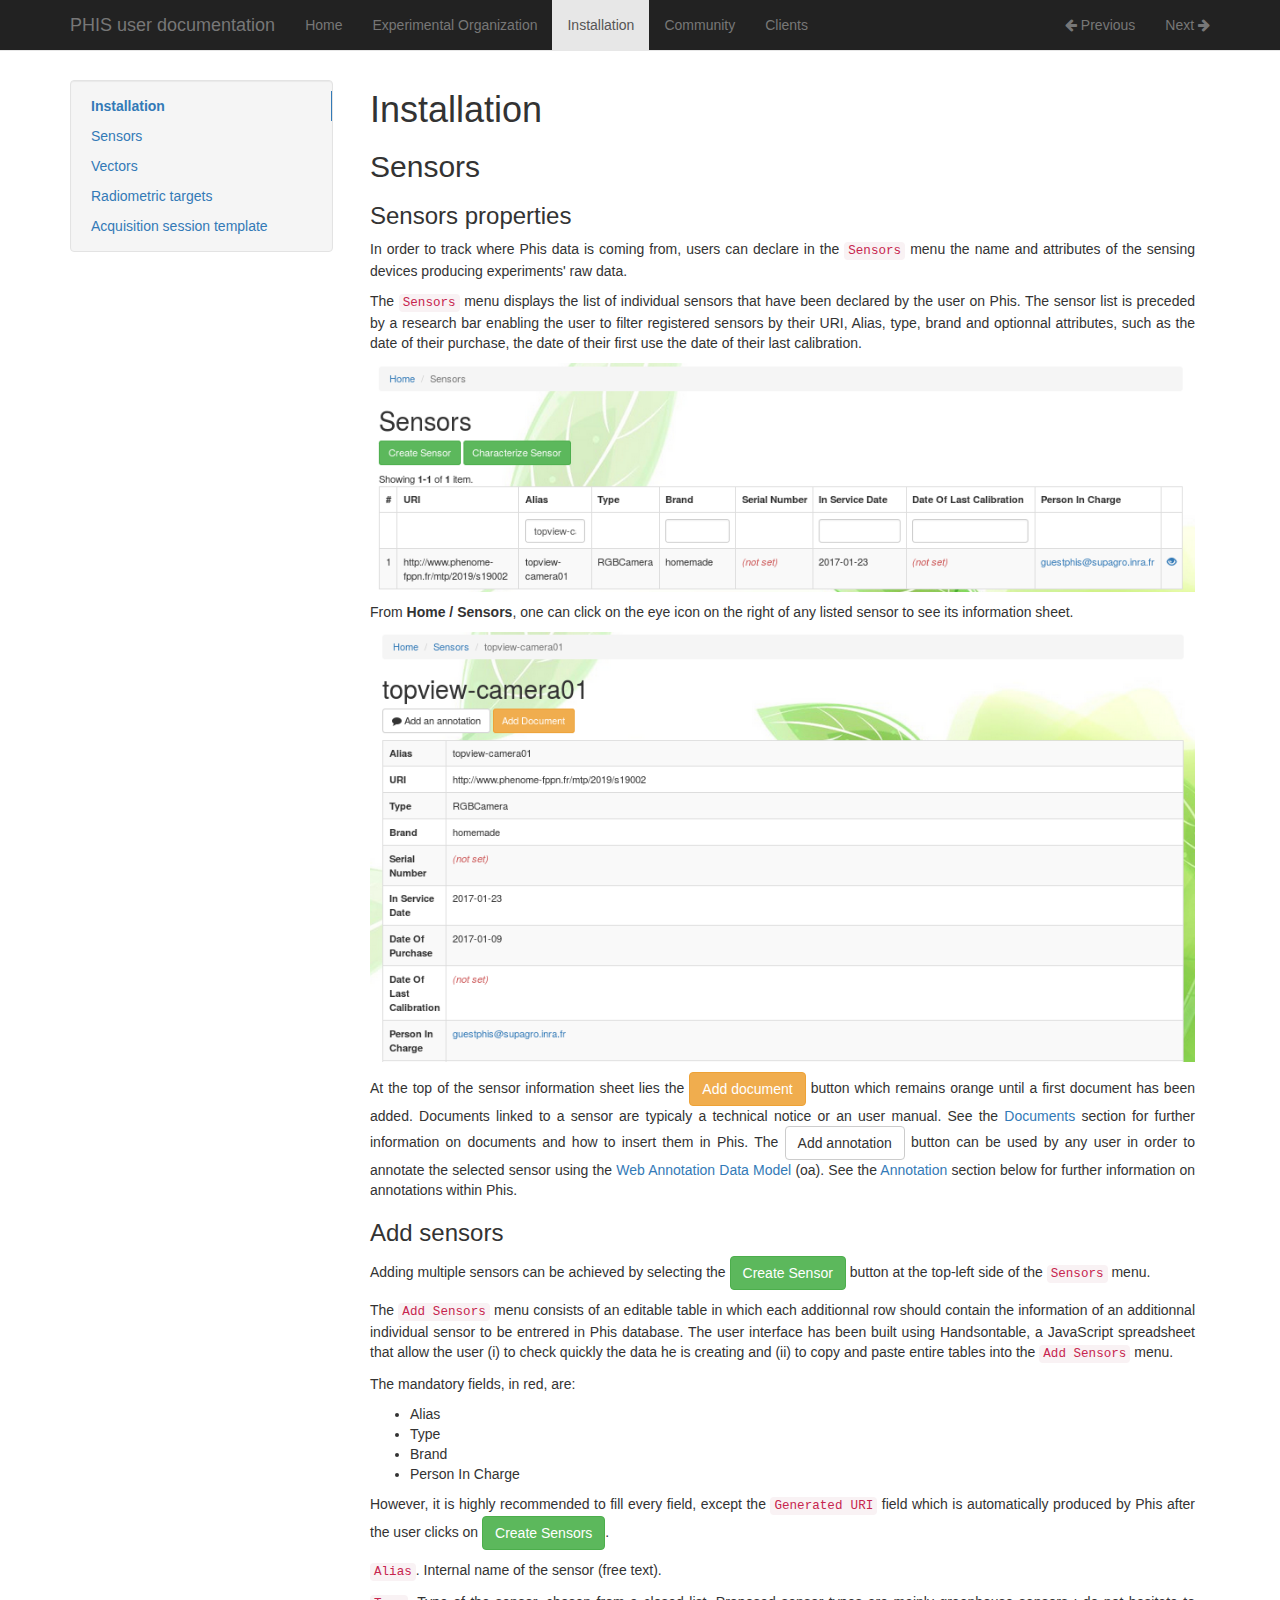
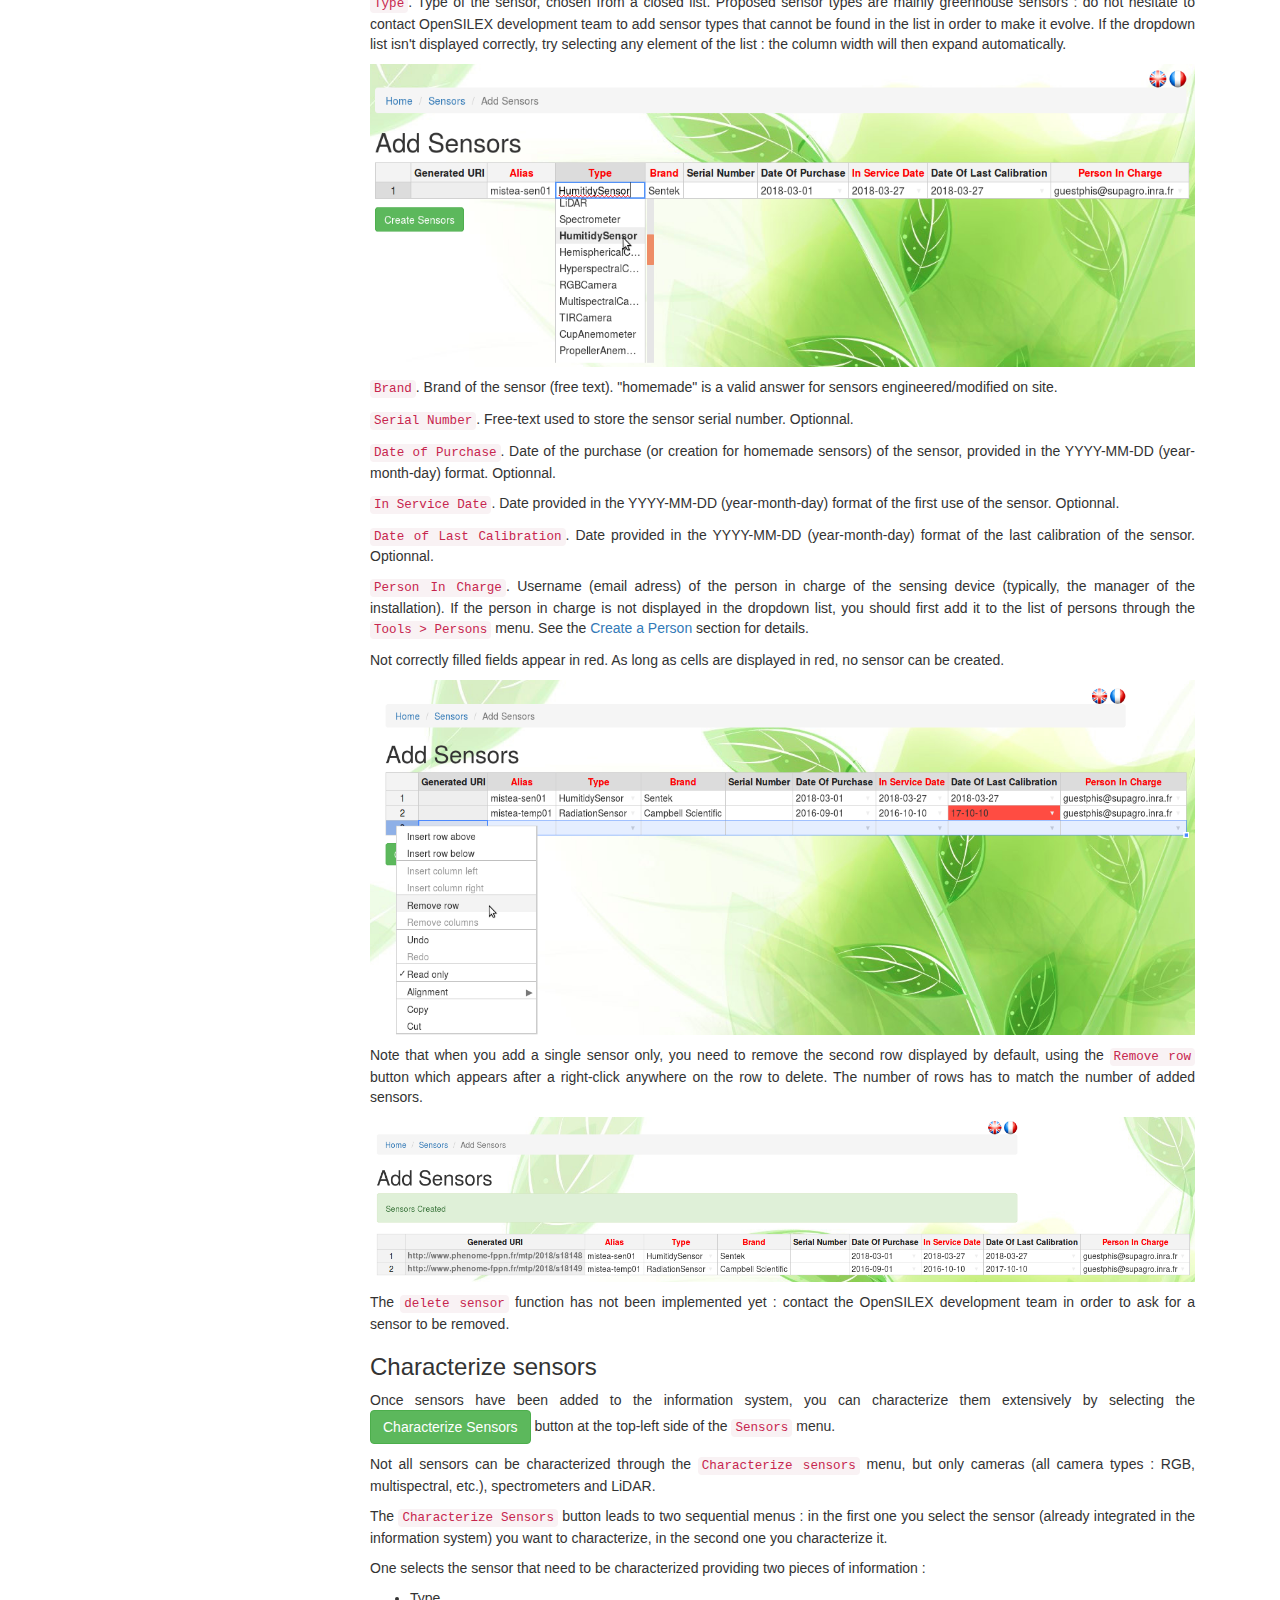
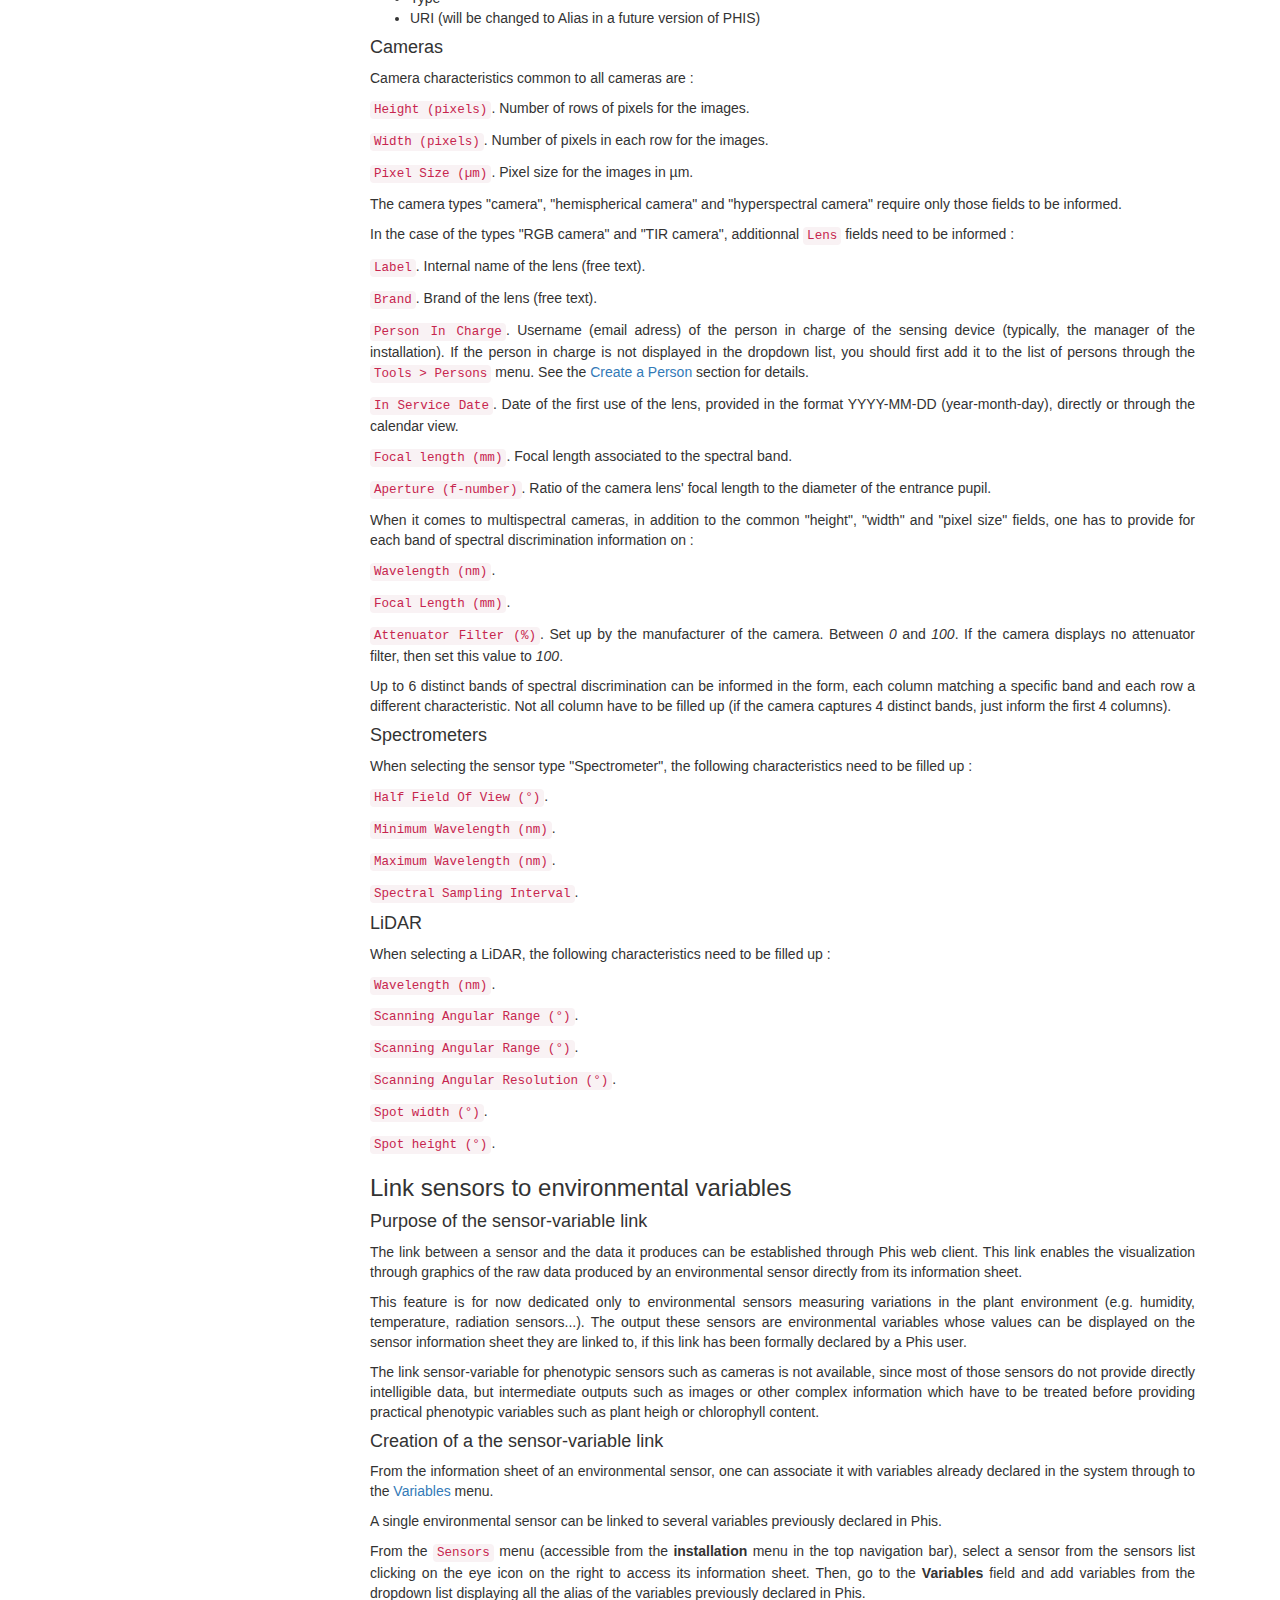
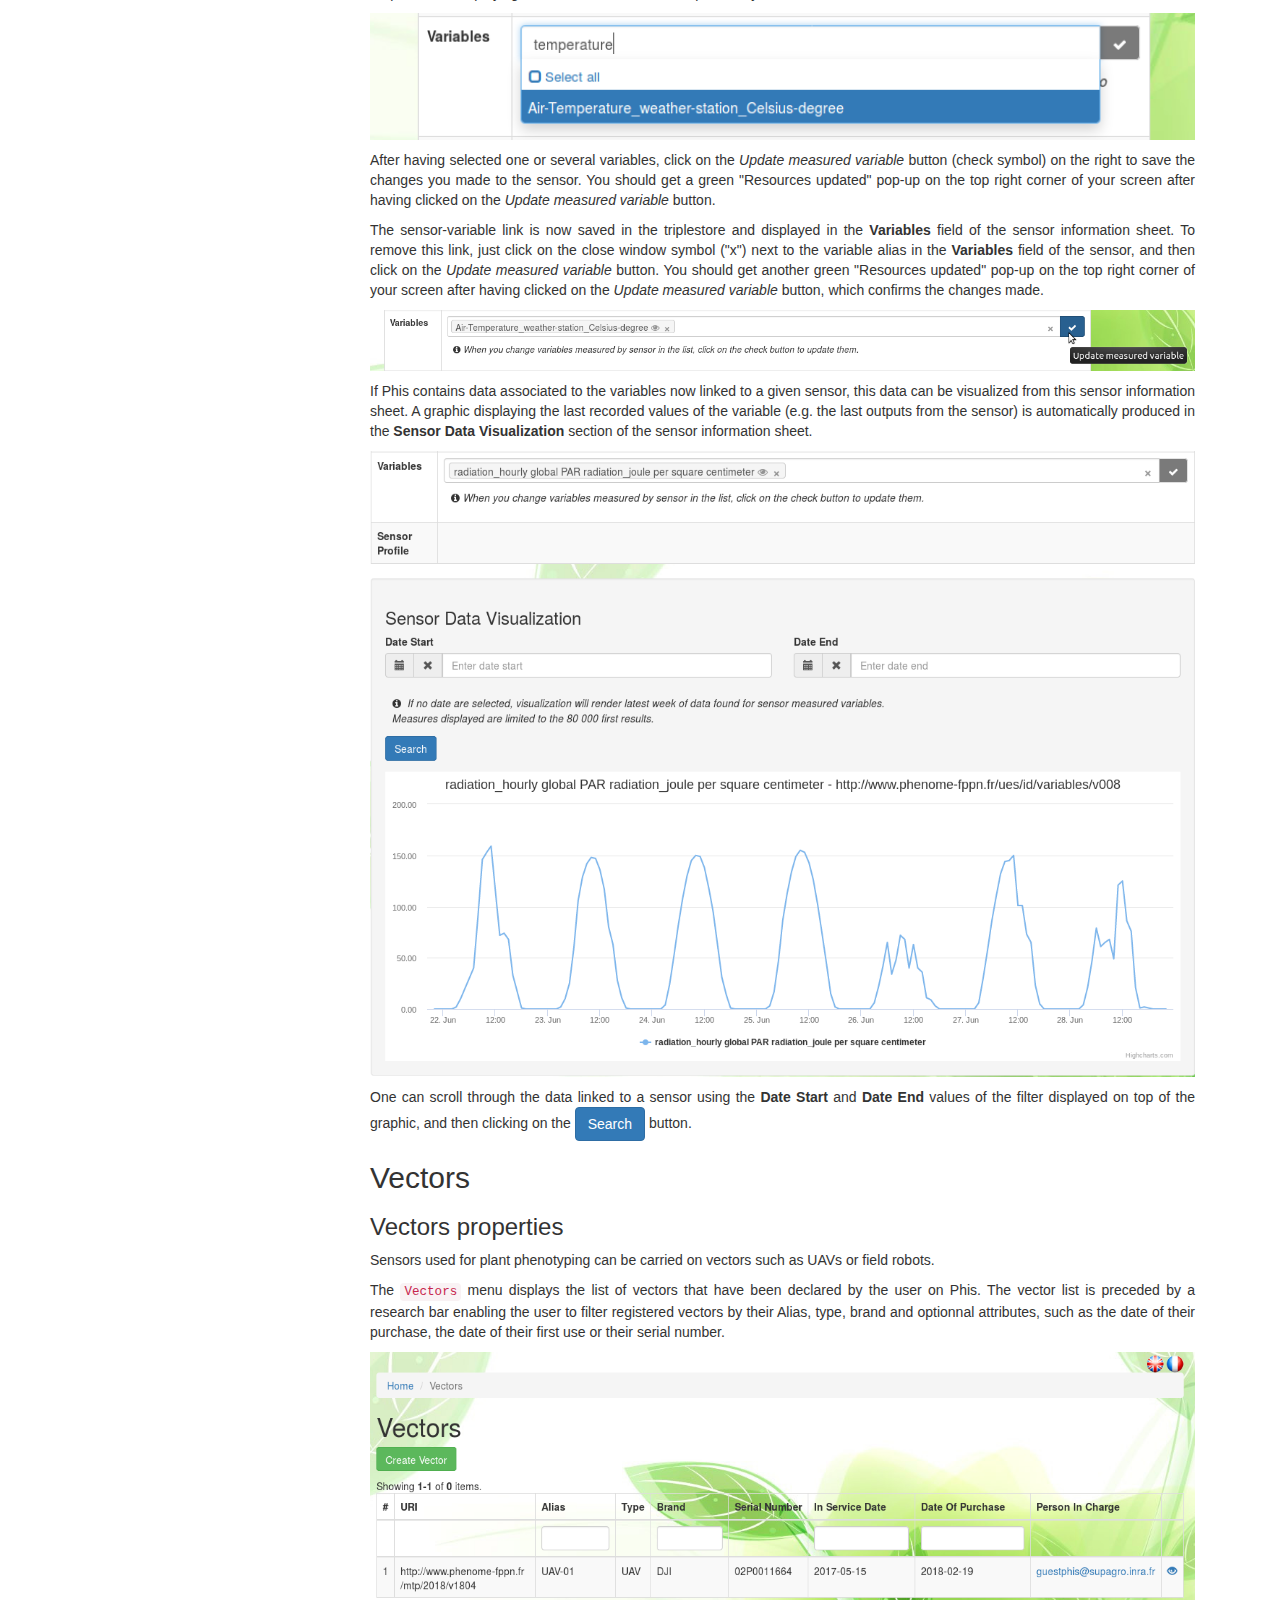
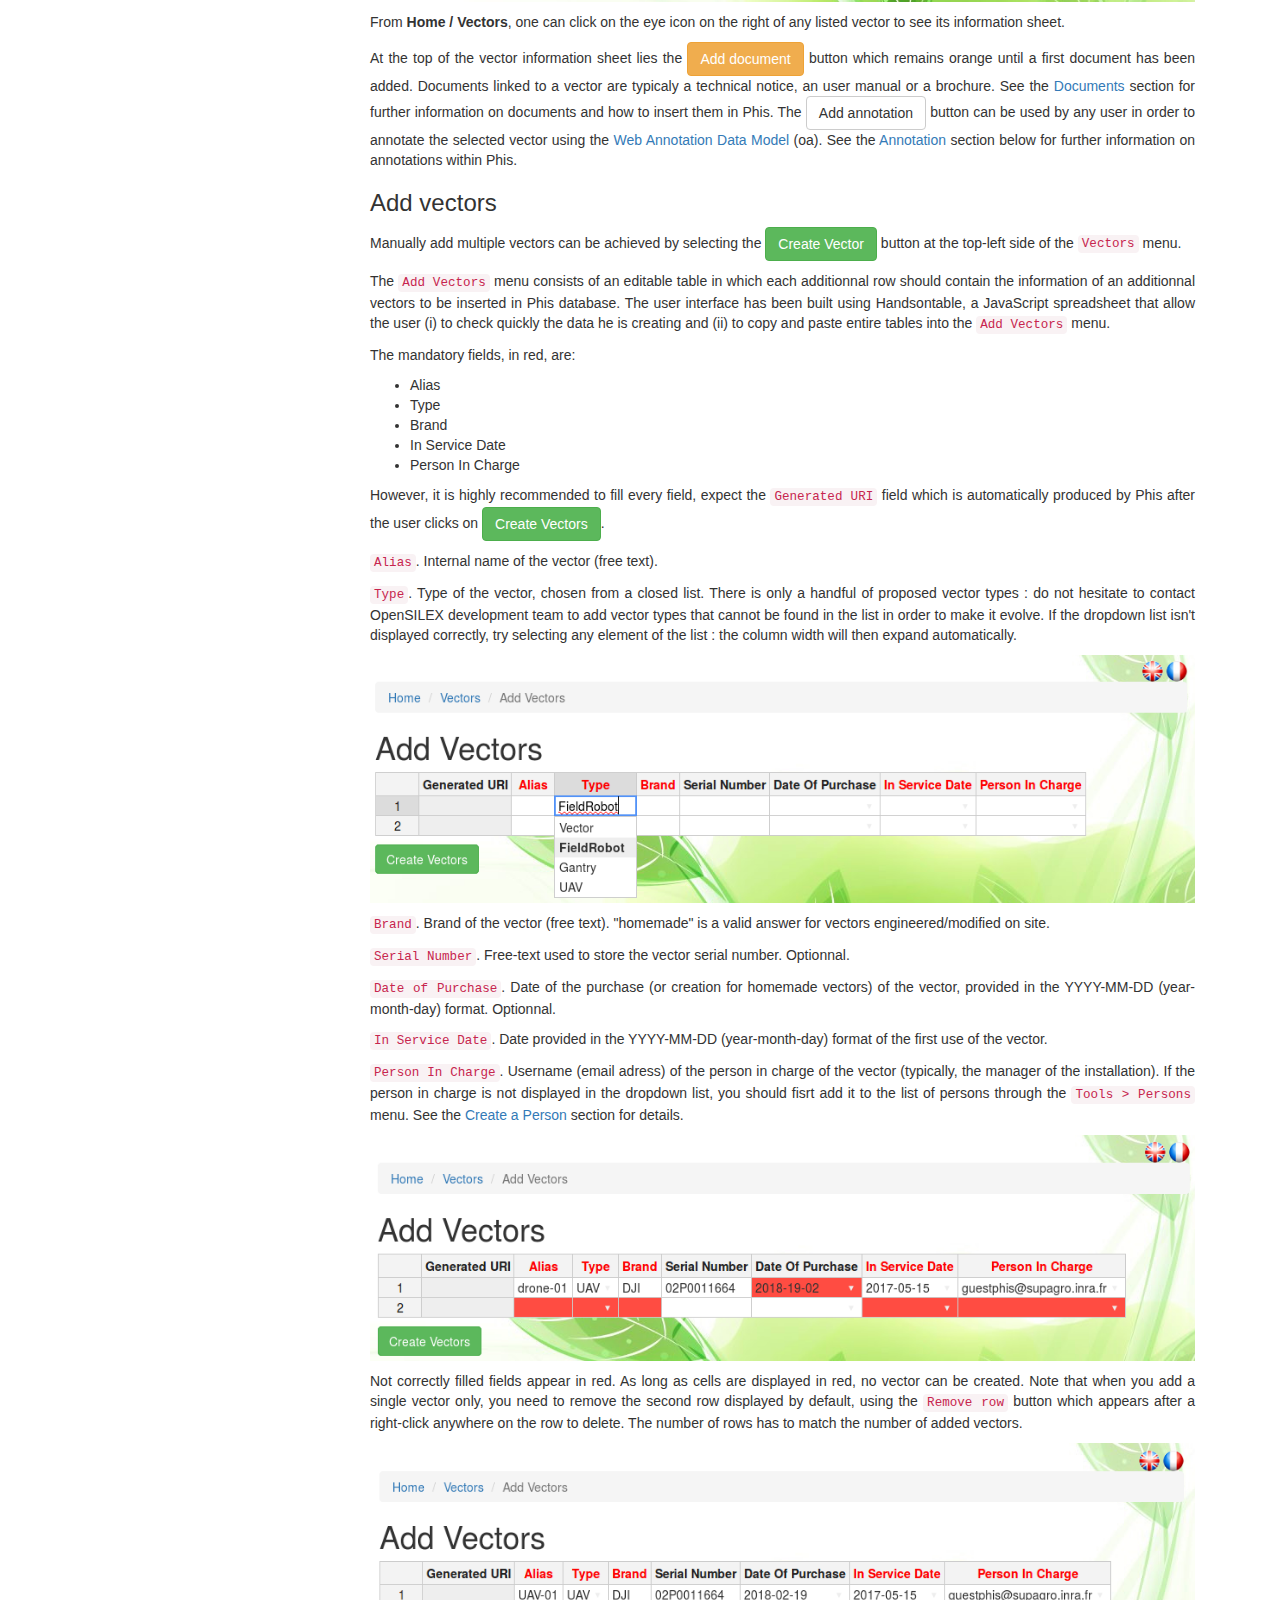
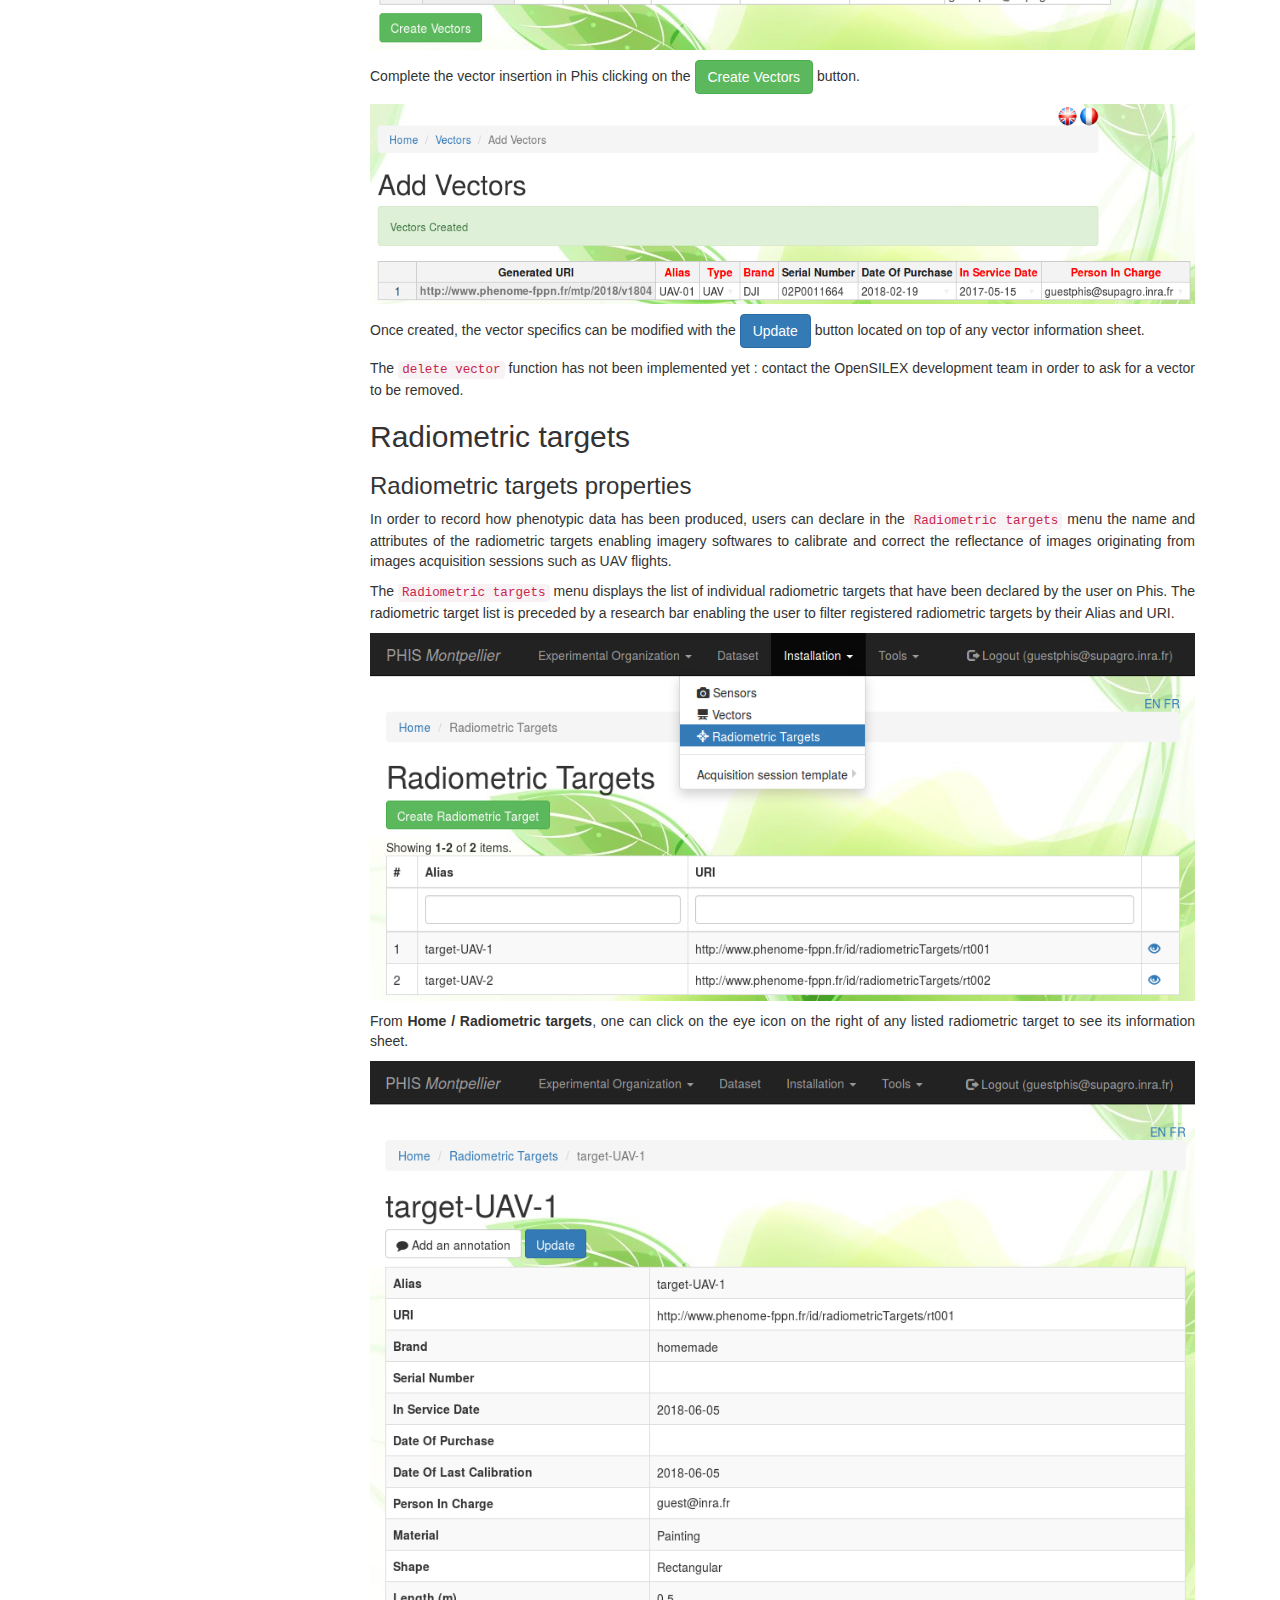
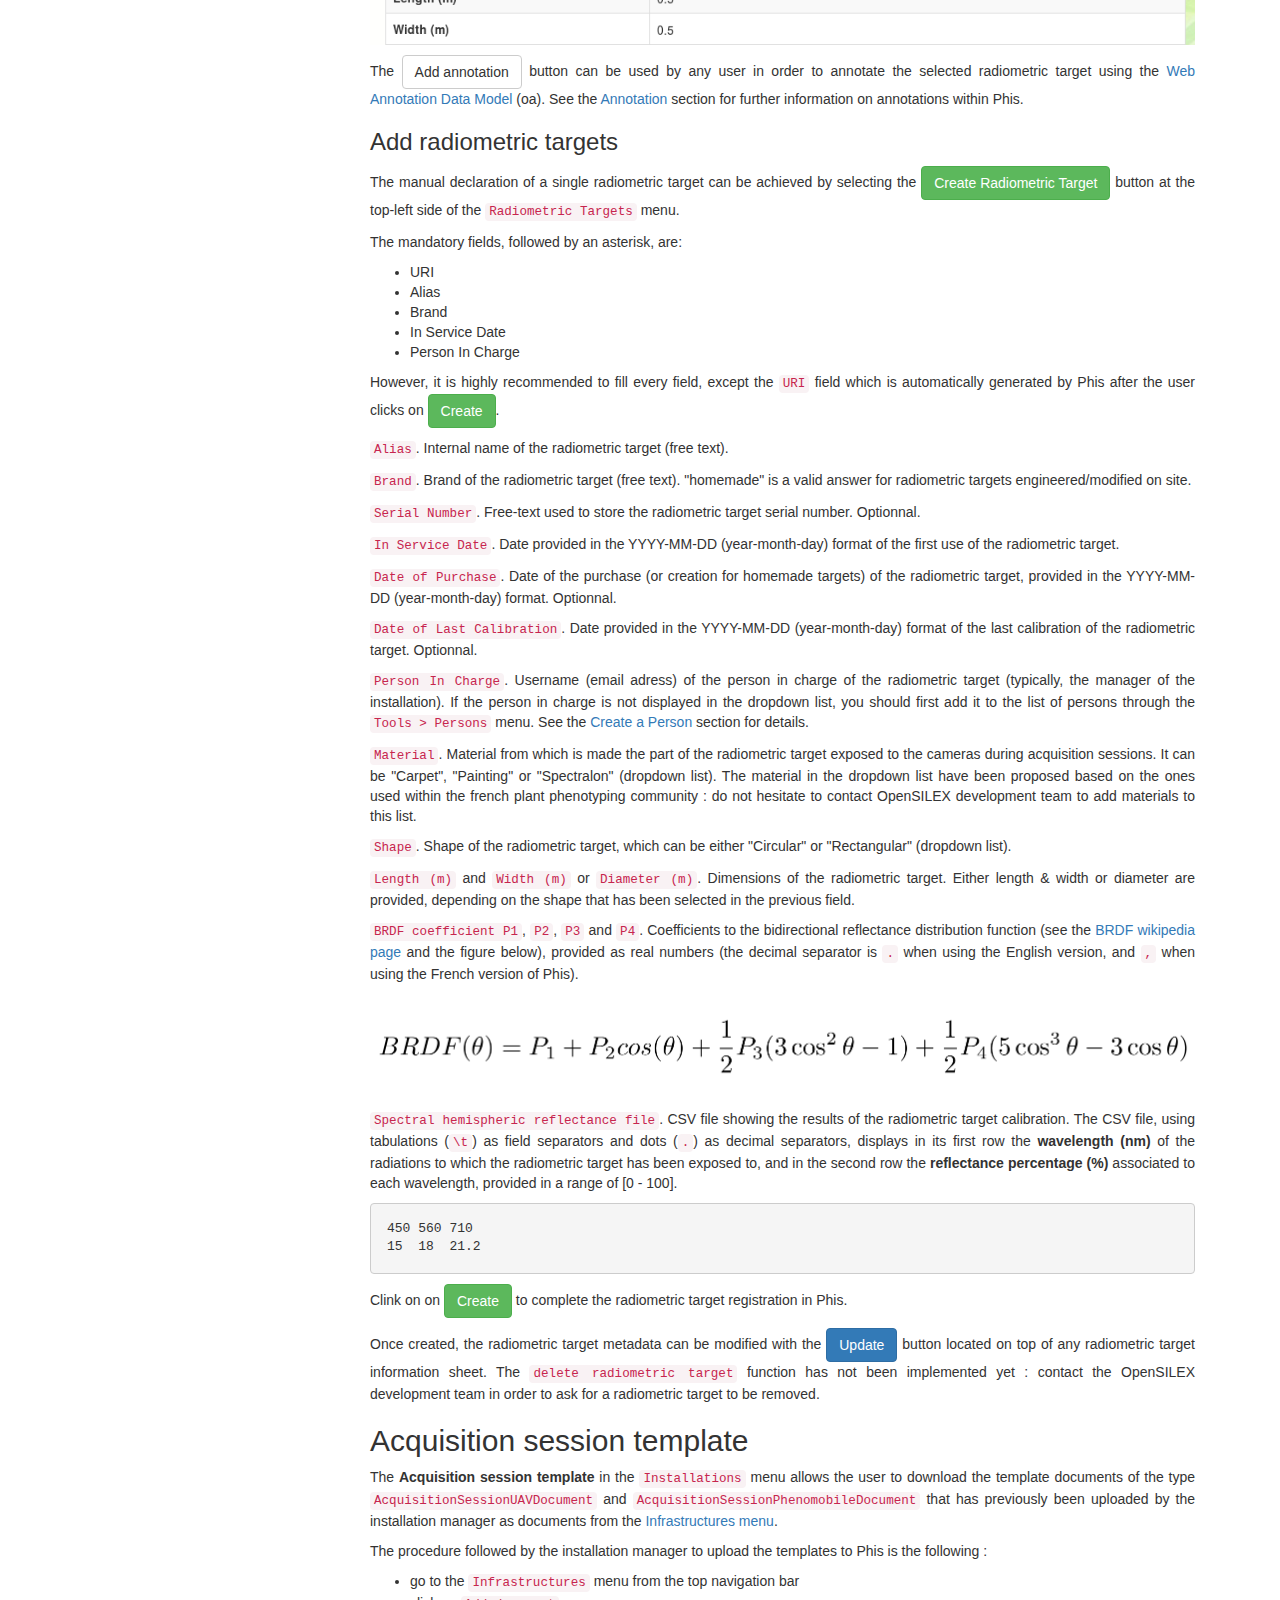
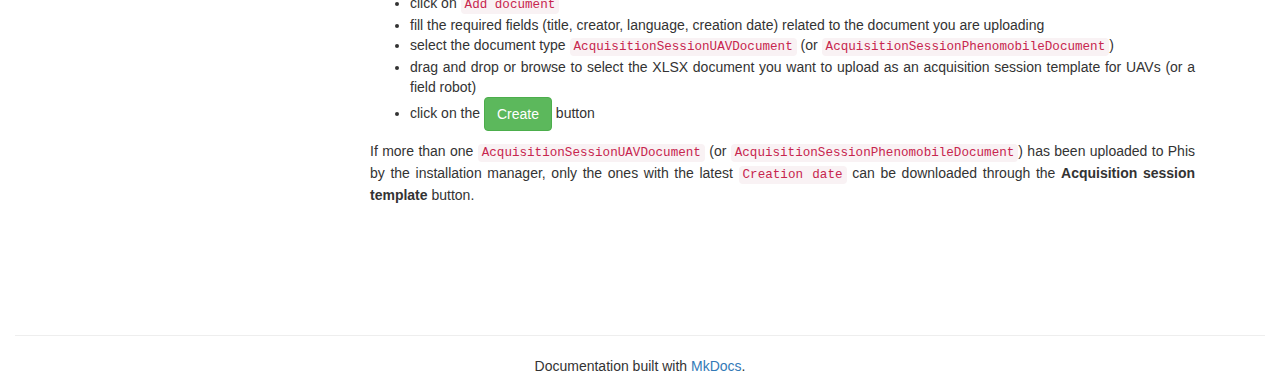
==== commit 727431dd: "Deployed 1e6ae0e with MkDocs version: 0.14.0" ====
--- a/installation/index.html
+++ b/installation/index.html
@@ -127,9 +127,9 @@
 <p>In order to track where Phis data is coming from, users can declare in the <code>Sensors</code> menu the name and attributes of the sensing devices producing experiments' raw data.</p>
 <p>The <code>Sensors</code> menu displays the list of individual sensors that have been declared by the user on Phis.
 The sensor list is preceded by a research bar enabling the user to filter registered sensors by their URI, Alias, type, brand and optionnal attributes, such as the date of their purchase, the date of their first use the date of their last calibration.</p>
-<p><img alt="sensor-menu" src="../img/sensor-list.png" /></p>
+<p><img alt="sensor-menu" src="../img/sensor-list2.png" /></p>
 <p>From <strong>Home / Sensors</strong>, one can click on the eye icon on the right of any listed sensor to see its information sheet.</p>
-<p><img alt="sensor-information" src="../img/sensor-information.png" /></p>
+<p><img alt="sensor-information" src="../img/topview-camera.png" /></p>
 <p>At the top of the sensor information sheet lies the <span class="btn btn-warning">Add document</span> button which remains orange until a first document has been added.
 Documents linked to a sensor are typicaly a technical notice or an user manual.
 See the <a href="../../phis-docs-community/experimental-organization/#documents">Documents</a> section for further information on documents and how to insert them in Phis.
@@ -210,6 +210,29 @@
 <p><code>Scanning Angular Resolution (°)</code>.</p>
 <p><code>Spot width (°)</code>.</p>
 <p><code>Spot height (°)</code>.</p>
+<h3 id="link-sensors-to-environmental-variables">Link sensors to environmental variables</h3>
+<h4 id="purpose-of-the-sensor-variable-link">Purpose of the sensor-variable link</h4>
+<p>The link between a sensor and the data it produces can be established through Phis web client.
+This link enables the visualization through graphics of the raw data produced by an environmental sensor directly from its information sheet.</p>
+<p>This feature is for now dedicated only to environmental sensors measuring variations in the plant environment (e.g. humidity, temperature, radiation sensors...).
+The output these sensors are environmental variables whose values can be displayed on the sensor information sheet they are linked to, if this link has been formally declared by a Phis user.</p>
+<p>The link sensor-variable for phenotypic sensors such as cameras is not available, since most of those sensors do not provide directly intelligible data, but intermediate outputs such as images or other complex information which have to be treated before providing practical phenotypic variables such as plant heigh or chlorophyll content.</p>
+<h4 id="creation-of-a-the-sensor-variable-link">Creation of a the sensor-variable link</h4>
+<p>From the information sheet of an environmental sensor, one can associate it with variables already declared in the system through to the <a href="../../phis-docs-community/experimental-organization/#variables">Variables</a> menu.</p>
+<p>A single environmental sensor can be linked to several variables previously declared in Phis.</p>
+<p>From the <code>Sensors</code> menu (accessible from the <strong>installation</strong> menu in the top navigation bar), select a sensor from the sensors list clicking on the eye icon on the right to access its information sheet.
+Then, go to the <strong>Variables</strong> field and add variables from the dropdown list displaying all the alias of the variables previously declared in Phis.</p>
+<p><img alt="Link environmental variables to a sensor" src="../img/variables-linked-to-sensor.png" /></p>
+<p>After having selected one or several variables, click on the <em>Update measured variable</em> button (check symbol) on the right to save the changes you made to the sensor.
+You should get a green "Resources updated" pop-up on the top right corner of your screen after having clicked on the <em>Update measured variable</em> button.</p>
+<p>The sensor-variable link is now saved in the triplestore and displayed in the <strong>Variables</strong> field of the sensor information sheet.
+To remove this link, just click on the close window symbol ("x") next to the variable alias in the <strong>Variables</strong> field of the sensor, and then click on the <em>Update measured variable</em> button.
+You should get another green "Resources updated" pop-up on the top right corner of your screen after having clicked on the <em>Update measured variable</em> button, which confirms the changes made.</p>
+<p><img alt="Check the link between environmental variables and a sensor" src="../img/variables-linked-to-sensor-checked.png" /></p>
+<p>If Phis contains data associated to the variables now linked to a given sensor, this data can be visualized from this sensor information sheet.
+A graphic displaying the last recorded values of the variable (e.g. the last outputs from the sensor) is automatically produced in the <strong>Sensor Data Visualization</strong> section of the sensor information sheet.</p>
+<p><img alt="Visualization of environmental variables linked to a sensor" src="../img/sensor-data-visualization.png" /></p>
+<p>One can scroll through the data linked to a sensor using the <strong>Date Start</strong> and <strong>Date End</strong> values of the filter displayed on top of the graphic, and then clicking on the <span class="btn btn-primary">Search</span> button.</p>
 <h2 id="vectors">Vectors</h2>
 <h3 id="vectors-properties">Vectors properties</h3>
 <p>Sensors used for plant phenotyping can be carried on vectors such as UAVs or field robots.</p>
